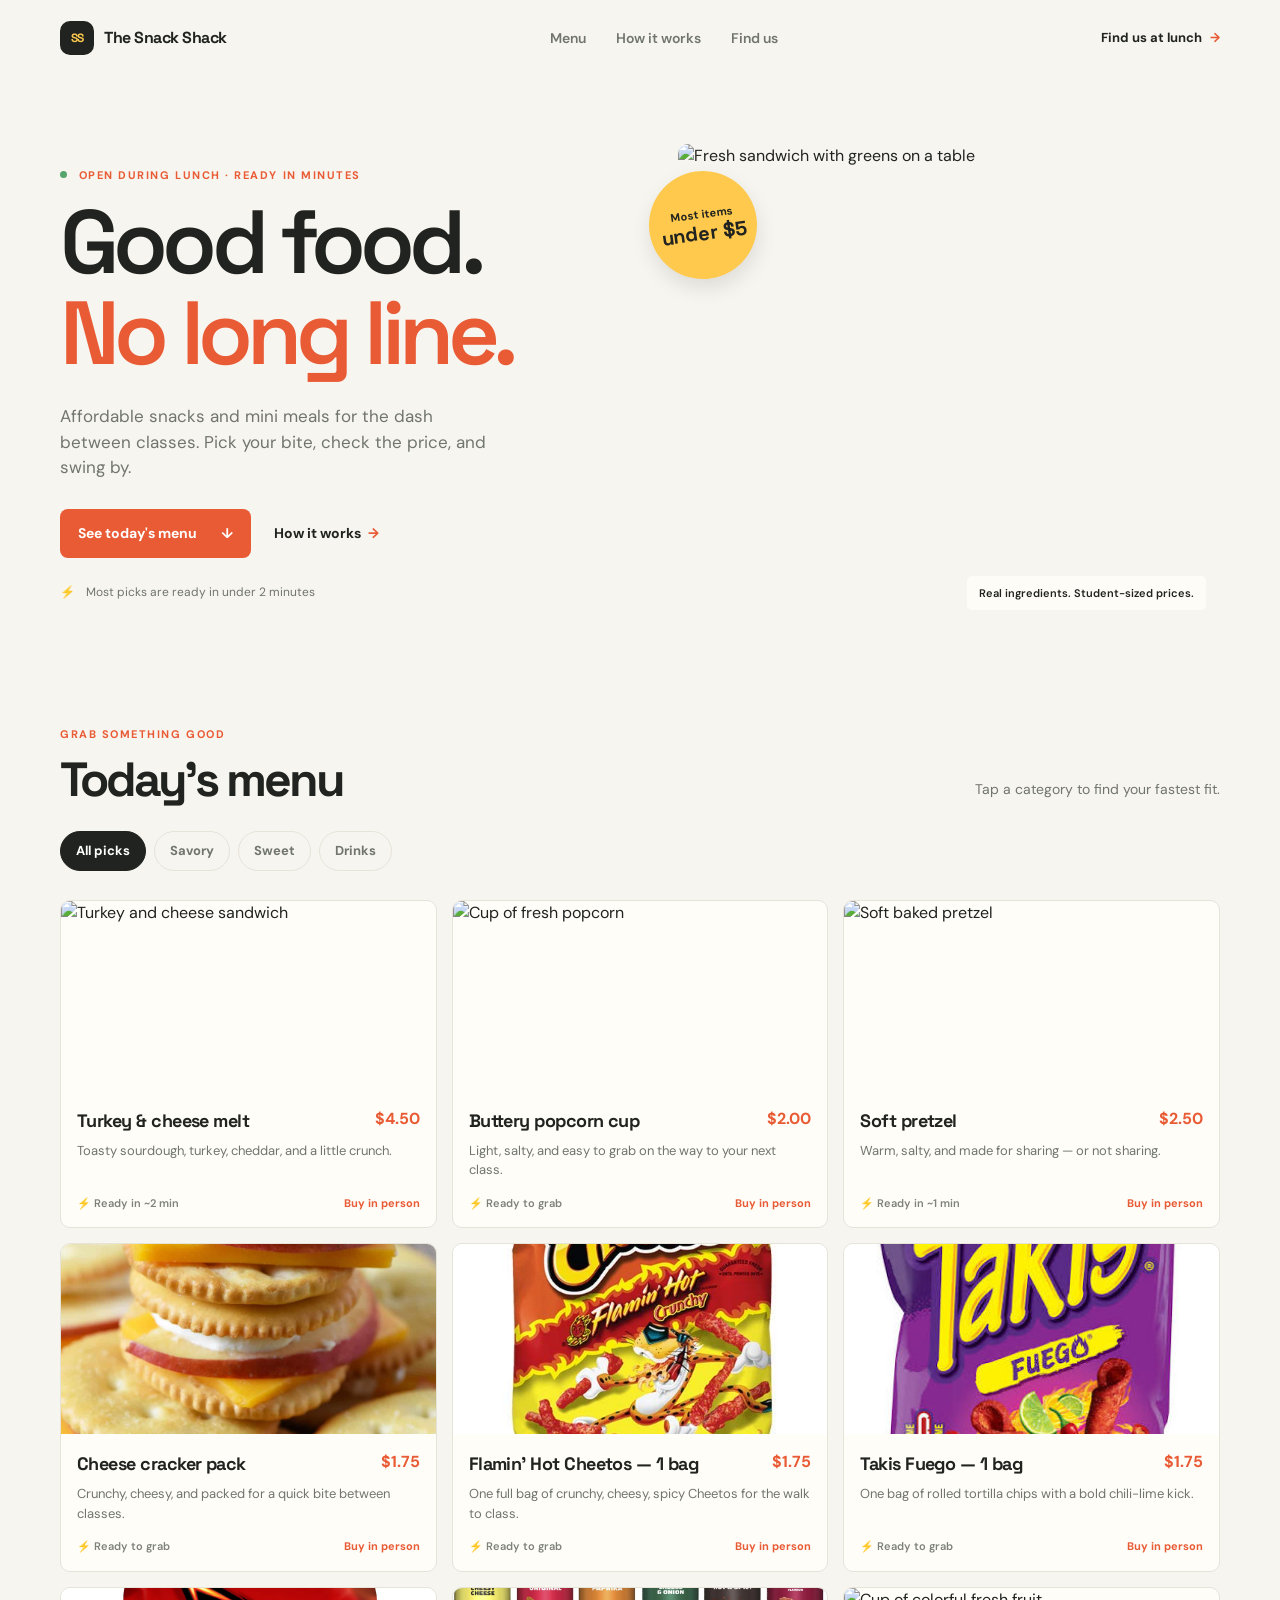
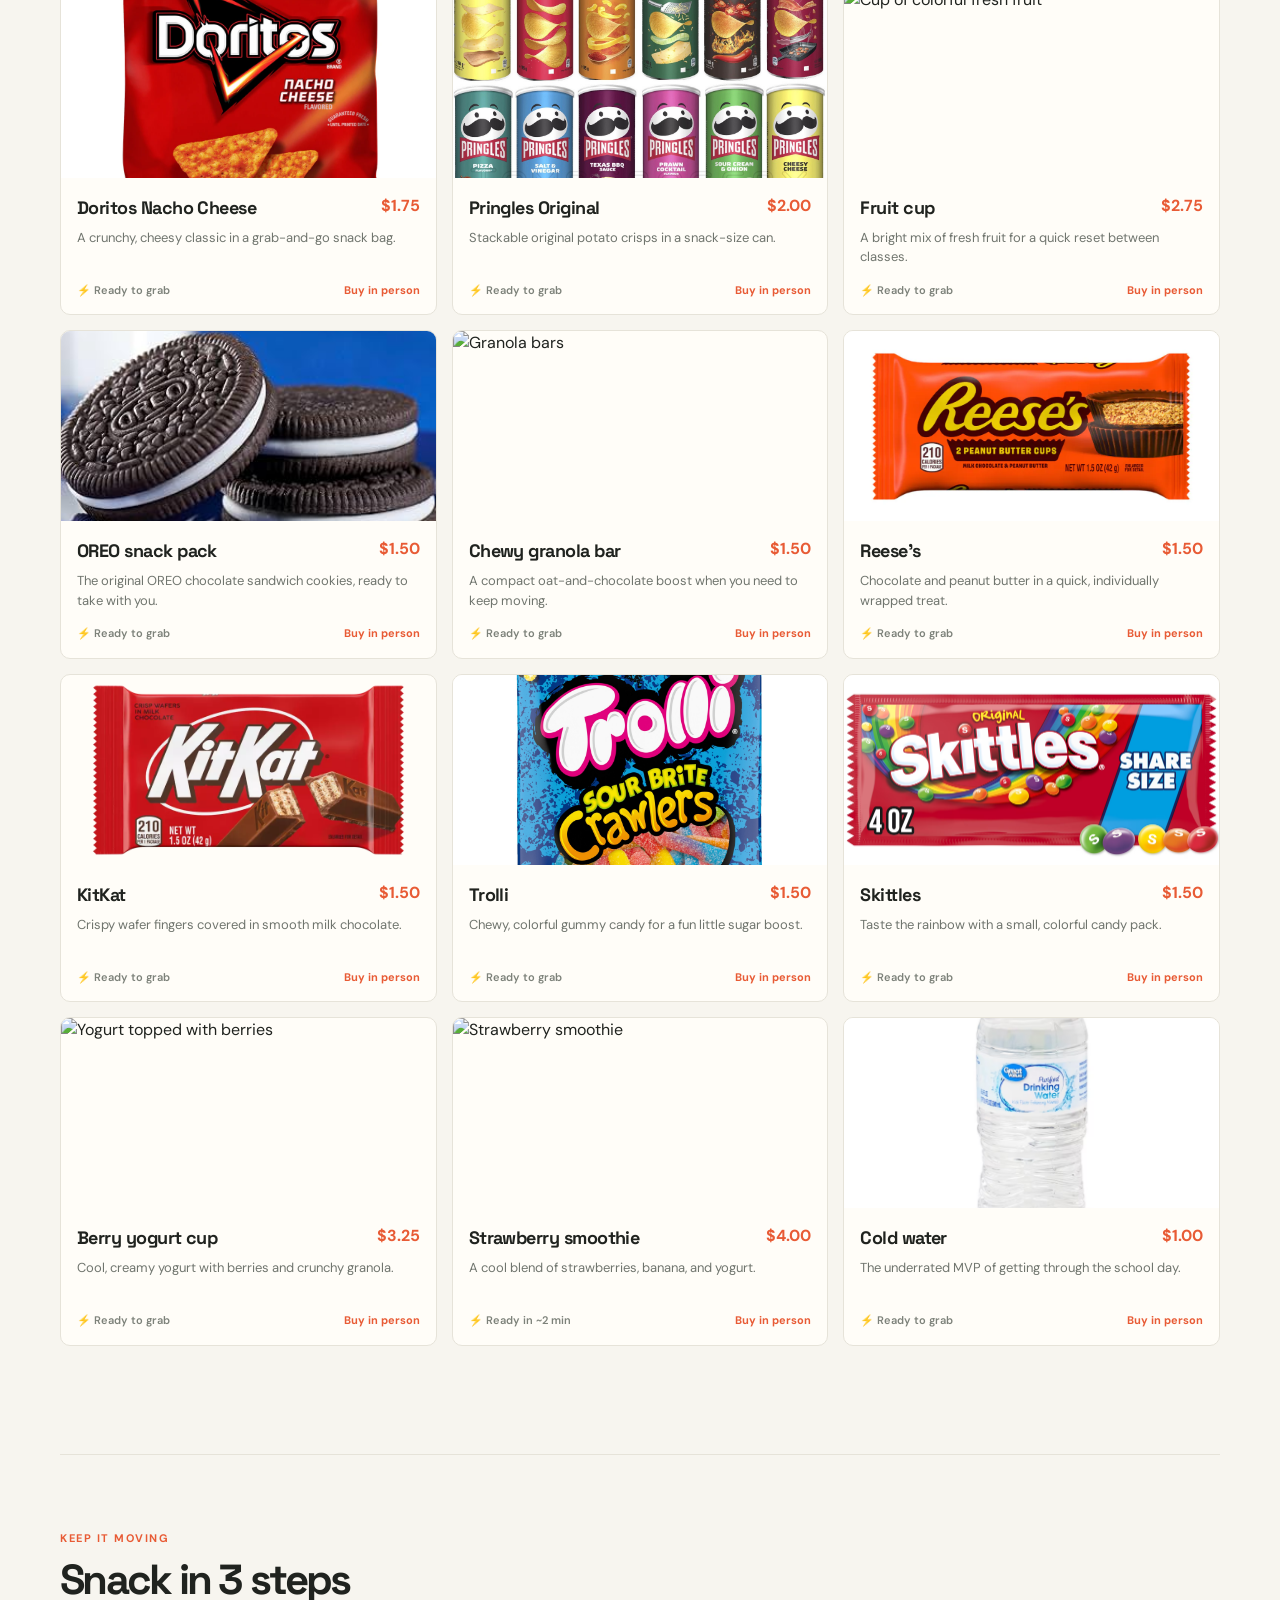
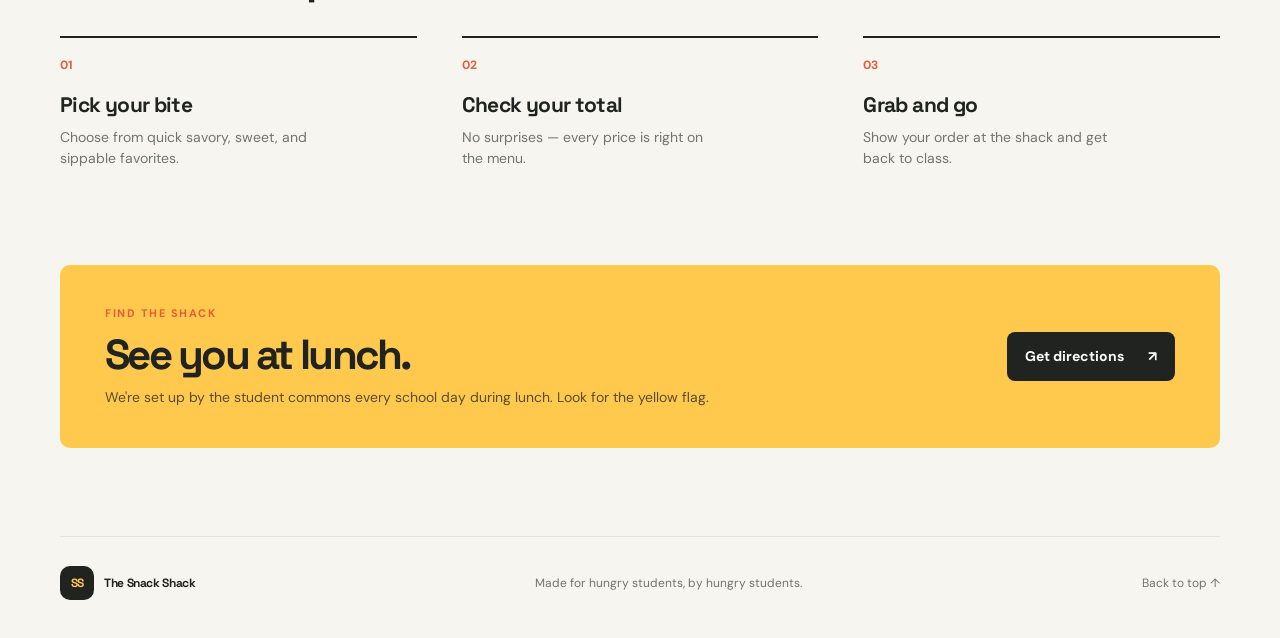
==== index.html @ fd0c2199 "first commit" ====
<!doctype html>
<html lang="en">
<head>
  <meta charset="UTF-8" />
  <meta name="viewport" content="width=device-width, initial-scale=1.0" />
  <meta name="description" content="The Snack Shack — quick, affordable snacks for the school day." />
  <title>The Snack Shack | Quick bites, easy prices</title>
  <link rel="preconnect" href="https://fonts.googleapis.com" />
  <link rel="preconnect" href="https://fonts.gstatic.com" crossorigin />
  <link href="https://fonts.googleapis.com/css2?family=DM+Sans:wght@400;500;600;700&family=Space+Grotesk:wght@500;600;700&display=swap" rel="stylesheet" />
  <link rel="stylesheet" href="styles.css" />
</head>
<body>
  <header class="site-header">
    <a class="brand" href="#top" aria-label="The Snack Shack home">
      <span class="brand-mark">SS</span>
      <span>The Snack Shack</span>
    </a>
    <nav class="main-nav" aria-label="Main navigation">
      <a href="#menu">Menu</a>
      <a href="#how-it-works">How it works</a>
      <a href="#visit">Find us</a>
    </nav>
    <a class="header-cta" href="#visit">Find us at lunch <span aria-hidden="true">→</span></a>
  </header>

  <main id="top">
    <section class="hero section-wrap" aria-labelledby="hero-title">
      <div class="hero-copy">
        <p class="eyebrow"><span class="pulse-dot"></span> Open during lunch · ready in minutes</p>
        <h1 id="hero-title">Good food.<br /><em>No long line.</em></h1>
        <p class="hero-text">Affordable snacks and mini meals for the dash between classes. Pick your bite, check the price, and swing by.</p>
        <div class="hero-actions">
          <a class="button button-primary" href="#menu">See today's menu <span aria-hidden="true">↓</span></a>
          <a class="text-link" href="#how-it-works">How it works <span aria-hidden="true">→</span></a>
        </div>
        <div class="hero-note"><span>⚡</span> Most picks are ready in under 2 minutes</div>
      </div>
      <div class="hero-photo-wrap">
        <img class="hero-photo" src="https://images.unsplash.com/photo-1528735602780-2552fd46c7af?auto=format&fit=crop&w=1100&q=85" alt="Fresh sandwich with greens on a table" />
        <div class="price-sticker"><strong>Most items</strong><span>under $5</span></div>
        <div class="photo-caption">Real ingredients. Student-sized prices.</div>
      </div>
    </section>

    <section class="menu-section section-wrap" id="menu" aria-labelledby="menu-title">
      <div class="section-heading">
        <div>
          <p class="eyebrow">Grab something good</p>
          <h2 id="menu-title">Today's menu</h2>
        </div>
        <p class="section-subtitle">Tap a category to find your fastest fit.</p>
      </div>
      <div class="filters" role="group" aria-label="Filter menu items">
        <button class="filter-button active" type="button" data-filter="all">All picks</button>
        <button class="filter-button" type="button" data-filter="savory">Savory</button>
        <button class="filter-button" type="button" data-filter="sweet">Sweet</button>
        <button class="filter-button" type="button" data-filter="drinks">Drinks</button>
      </div>
      <div class="menu-grid" id="menu-grid"></div>
    </section>

    <section class="how-section section-wrap" id="how-it-works" aria-labelledby="how-title">
      <div class="section-heading compact-heading">
        <div><p class="eyebrow">Keep it moving</p><h2 id="how-title">Snack in 3 steps</h2></div>
      </div>
      <div class="steps-grid">
        <article class="step"><span class="step-number">01</span><h3>Pick your bite</h3><p>Choose from quick savory, sweet, and sippable favorites.</p></article>
        <article class="step"><span class="step-number">02</span><h3>Check your total</h3><p>No surprises — every price is right on the menu.</p></article>
        <article class="step"><span class="step-number">03</span><h3>Grab and go</h3><p>Show your order at the shack and get back to class.</p></article>
      </div>
    </section>

    <section class="visit-section section-wrap" id="visit" aria-labelledby="visit-title">
      <div class="visit-card">
        <div><p class="eyebrow">Find the shack</p><h2 id="visit-title">See you at lunch.</h2><p>We're set up by the student commons every school day during lunch. Look for the yellow flag.</p></div>
        <a class="button button-dark" href="https://www.google.com/maps/search/?api=1&query=The+Snack+Shack" target="_blank" rel="noopener">Get directions <span aria-hidden="true">↗</span></a>
      </div>
    </section>
  </main>

  <footer class="site-footer section-wrap">
    <div class="brand footer-brand"><span class="brand-mark">SS</span><span>The Snack Shack</span></div>
    <p>Made for hungry students, by hungry students.</p>
    <a href="#top">Back to top ↑</a>
  </footer>

  <script src="script.js"></script>
</body>
</html>
---- styles.css ----
:root{--ink:#20231f;--muted:#70756e;--cream:#f7f5ef;--paper:#fffdf8;--yellow:#ffc94d;--orange:#e85b35;--line:#e6e3d9;--green:#365343;--shadow:0 18px 50px rgba(38,39,31,.11)}
*{box-sizing:border-box}html{scroll-behavior:smooth}body{margin:0;background:var(--cream);color:var(--ink);font-family:'DM Sans',sans-serif;line-height:1.5}a{color:inherit;text-decoration:none}button{font:inherit;cursor:pointer}.section-wrap,.site-header{width:min(1160px,calc(100% - 48px));margin-inline:auto}.site-header{height:76px;display:flex;align-items:center;justify-content:space-between;gap:24px}.brand{display:flex;align-items:center;gap:10px;font-family:'Space Grotesk',sans-serif;font-weight:700;letter-spacing:-.03em}.brand-mark{display:grid;place-items:center;width:34px;height:34px;background:var(--ink);color:var(--yellow);border-radius:10px;font-size:12px;letter-spacing:-.05em}.main-nav{display:flex;gap:30px;color:var(--muted);font-size:14px;font-weight:600}.main-nav a:hover,.site-footer a:hover{color:var(--orange)}.bag-button{display:flex;align-items:center;gap:9px;border:1px solid var(--line);background:var(--paper);border-radius:99px;padding:9px 12px 9px 15px;font-weight:700;font-size:13px}.bag-count{display:grid;place-items:center;background:var(--yellow);width:22px;height:22px;border-radius:50%;font-size:12px}.hero{display:grid;grid-template-columns:1fr 1fr;gap:75px;align-items:center;padding:68px 0 102px}.eyebrow{color:var(--orange);text-transform:uppercase;letter-spacing:.14em;font-size:11px;font-weight:700;margin:0 0 13px}.pulse-dot{display:inline-block;width:7px;height:7px;border-radius:50%;background:#57a56d;margin:0 7px 1px 0}.hero h1,h2{font-family:'Space Grotesk',sans-serif;letter-spacing:-.065em;line-height:1.02;margin:0}.hero h1{font-size:clamp(56px,7vw,91px);font-weight:600}.hero h1 em{color:var(--orange);font-style:normal}.hero-text{max-width:430px;color:var(--muted);font-size:17px;margin:25px 0 28px}.hero-actions{display:flex;align-items:center;gap:23px}.button{border:0;border-radius:8px;padding:14px 18px;display:inline-flex;align-items:center;justify-content:center;gap:24px;font-weight:700;font-size:14px}.button-primary{background:var(--orange);color:#fff}.button-primary:hover{background:#c94b29}.button-dark{background:var(--ink);color:#fff}.text-link{font-size:14px;font-weight:700}.text-link span{color:var(--orange);padding-left:4px}.hero-note{font-size:12px;margin-top:25px;color:var(--muted)}.hero-note span{margin-right:8px}.hero-photo-wrap{position:relative}.hero-photo{width:100%;height:480px;object-fit:cover;border-radius:10px;display:block}.price-sticker{position:absolute;left:-29px;top:27px;display:flex;flex-direction:column;justify-content:center;text-align:center;width:108px;height:108px;border-radius:50%;background:var(--yellow);font-size:11px;transform:rotate(-8deg);box-shadow:0 9px 20px rgba(0,0,0,.1)}.price-sticker strong{font-size:11px}.price-sticker span{font-family:'Space Grotesk',sans-serif;font-size:20px;font-weight:700;line-height:1.1}.photo-caption{position:absolute;right:14px;bottom:14px;background:rgba(255,253,248,.92);padding:9px 12px;border-radius:5px;font-size:11px;font-weight:600}.menu-section{padding:0 0 108px}.section-heading{display:flex;align-items:end;justify-content:space-between;gap:20px;margin-bottom:27px}.section-heading h2{font-size:48px}.section-subtitle{color:var(--muted);font-size:14px;margin:0 0 4px}.filters{display:flex;gap:8px;margin-bottom:27px;overflow:auto;padding-bottom:2px}.filter-button{white-space:nowrap;border:1px solid var(--line);background:transparent;border-radius:99px;padding:9px 15px;color:var(--muted);font-size:13px;font-weight:700}.filter-button.active,.filter-button:hover{background:var(--ink);border-color:var(--ink);color:#fff}.menu-grid{display:grid;grid-template-columns:repeat(3,1fr);gap:15px}.menu-card{background:var(--paper);border:1px solid var(--line);border-radius:10px;overflow:hidden;transition:transform .2s,box-shadow .2s}.menu-card:hover{transform:translateY(-3px);box-shadow:var(--shadow)}.menu-card.hidden{display:none}.menu-card-image{height:190px;width:100%;object-fit:cover;display:block}.menu-card-body{padding:16px}.menu-card-top{display:flex;justify-content:space-between;gap:10px}.menu-card h3{font-family:'Space Grotesk',sans-serif;font-size:18px;letter-spacing:-.03em;margin:0}.price{color:var(--orange);font-weight:700;white-space:nowrap}.menu-card p{color:var(--muted);font-size:13px;margin:7px 0 15px;min-height:39px}.card-footer{display:flex;justify-content:space-between;align-items:center}.speed{color:#7d827a;font-size:11px;font-weight:600}.add-button{border:0;background:#f0ede4;color:var(--ink);border-radius:6px;padding:8px 11px;font-size:12px;font-weight:700}.add-button:hover{background:var(--yellow)}.how-section{border-top:1px solid var(--line);padding:75px 0 96px}.compact-heading{margin-bottom:34px}.compact-heading h2{font-size:42px}.steps-grid{display:grid;grid-template-columns:repeat(3,1fr);gap:45px}.step{border-top:2px solid var(--ink);padding-top:14px}.step-number{color:var(--orange);font-size:12px;font-weight:700}.step h3{font-family:'Space Grotesk',sans-serif;letter-spacing:-.03em;font-size:21px;margin:13px 0 6px}.step p{color:var(--muted);font-size:14px;max-width:260px;margin:0}.visit-section{padding-bottom:88px}.visit-card{display:flex;align-items:center;justify-content:space-between;gap:30px;background:var(--yellow);padding:40px 45px;border-radius:10px}.visit-card h2{font-size:42px}.visit-card p:not(.eyebrow){color:#574e31;margin:10px 0 0;font-size:14px}.site-footer{border-top:1px solid var(--line);display:flex;align-items:center;justify-content:space-between;gap:20px;padding:25px 0 34px;color:var(--muted);font-size:12px}.footer-brand{color:var(--ink)}.bag-drawer{position:fixed;inset:0;z-index:10;visibility:hidden}.bag-drawer.open{visibility:visible}.drawer-backdrop{position:absolute;inset:0;background:rgba(26,29,24,.38);opacity:0;transition:opacity .2s}.bag-drawer.open .drawer-backdrop{opacity:1}.drawer-panel{position:absolute;right:0;top:0;height:100%;width:min(430px,100%);background:var(--paper);padding:31px;transform:translateX(100%);transition:transform .25s;display:flex;flex-direction:column}.bag-drawer.open .drawer-panel{transform:translateX(0)}.drawer-header{display:flex;justify-content:space-between;align-items:start}.drawer-header h2{font-size:38px}.close-button{border:0;background:transparent;font-size:31px;line-height:1;color:var(--muted)}.bag-items{flex:1;padding:25px 0;overflow:auto}.empty-bag{text-align:center;color:var(--muted);font-size:14px;margin-top:70px}.bag-line{display:grid;grid-template-columns:1fr auto auto;gap:12px;align-items:center;padding:14px 0;border-bottom:1px solid var(--line);font-size:14px}.bag-line small{color:var(--muted);display:block}.bag-line-price{font-weight:700}.remove-item{border:0;background:transparent;color:var(--orange);font-size:18px}.drawer-total{display:flex;justify-content:space-between;border-top:1px solid var(--line);padding:18px 0;font-size:15px}.drawer-total strong{font-size:20px}.full-button{width:100%;justify-content:space-between}.drawer-message{color:#36845a;font-size:13px;text-align:center;min-height:20px}
@media(max-width:800px){.section-wrap,.site-header{width:min(100% - 32px,600px)}.site-header{height:65px}.main-nav{display:none}.hero{grid-template-columns:1fr;gap:40px;padding:52px 0 78px}.hero h1{font-size:61px}.hero-photo{height:340px}.price-sticker{left:12px;top:-20px}.menu-grid{grid-template-columns:repeat(2,1fr)}.menu-card-image{height:155px}.steps-grid{gap:25px}.visit-card{padding:30px;align-items:start;flex-direction:column}.site-footer{flex-wrap:wrap}.site-footer p{order:3;width:100%;margin:0}}
@media(max-width:500px){.section-heading{display:block}.section-heading h2{font-size:40px}.section-subtitle{margin-top:10px}.hero h1{font-size:54px}.hero-text{font-size:16px}.hero-actions{gap:15px}.button{padding:13px 14px}.menu-grid{grid-template-columns:1fr}.menu-card-image{height:200px}.steps-grid{grid-template-columns:1fr;gap:30px}.how-section{padding:60px 0 70px}.visit-card h2{font-size:36px}.visit-card .button{width:100%}.drawer-panel{padding:25px 20px}}
 .header-cta{font-size:13px;font-weight:700}.header-cta span{color:var(--orange);padding-left:5px}.grab-label{color:var(--orange);font-size:11px;font-weight:700}
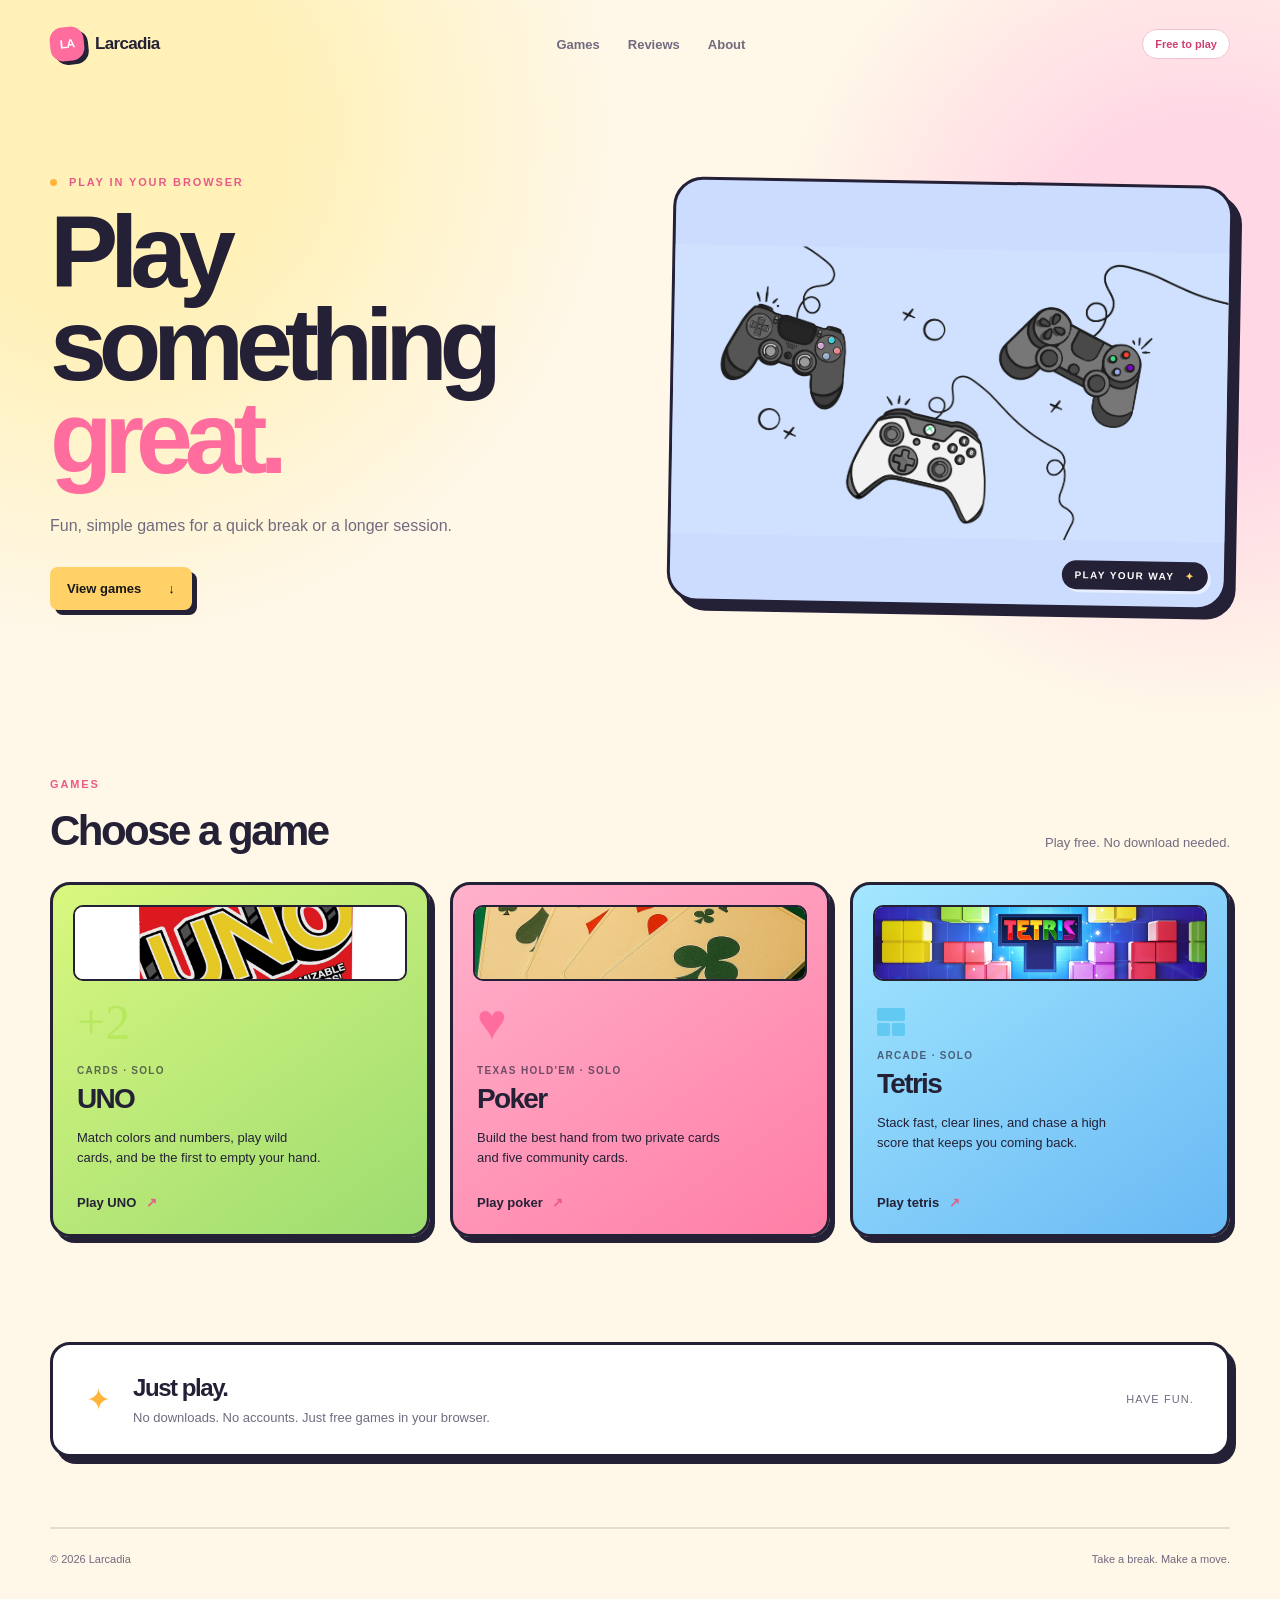
==== commit cf86b1ca: "first commit" ====
--- a/index.html
+++ b/index.html
@@ -1,90 +1,30 @@
 <!doctype html>
 <html lang="en">
 <head>
-  <meta charset="UTF-8" />
-  <meta name="viewport" content="width=device-width, initial-scale=1.0" />
-  <meta name="description" content="The Snack Shack — quick, affordable snacks for the school day." />
-  <title>The Snack Shack | Quick bites, easy prices</title>
-  <link rel="preconnect" href="https://fonts.googleapis.com" />
-  <link rel="preconnect" href="https://fonts.gstatic.com" crossorigin />
-  <link href="https://fonts.googleapis.com/css2?family=DM+Sans:wght@400;500;600;700&family=Space+Grotesk:wght@500;600;700&display=swap" rel="stylesheet" />
-  <link rel="stylesheet" href="styles.css" />
+  <meta charset="UTF-8">
+  <meta name="viewport" content="width=device-width, initial-scale=1.0">
+  <meta name="description" content="Larcadia — three beautifully simple games, ready to play.">
+  <title>Larcadia — Free browser games</title>
+  <link rel="stylesheet" href="styles.css">
 </head>
 <body>
   <header class="site-header">
-    <a class="brand" href="#top" aria-label="The Snack Shack home">
-      <span class="brand-mark">SS</span>
-      <span>The Snack Shack</span>
-    </a>
-    <nav class="main-nav" aria-label="Main navigation">
-      <a href="#menu">Menu</a>
-      <a href="#how-it-works">How it works</a>
-      <a href="#visit">Find us</a>
-    </nav>
-    <a class="header-cta" href="#visit">Find us at lunch <span aria-hidden="true">→</span></a>
+    <a class="logo" href="#top" aria-label="Larcadia home"><span class="logo-mark">LA</span><span>Larcadia</span></a>
+    <nav aria-label="Main navigation"><a href="#games">Games</a><a href="reviews.html">Reviews</a><a href="#about">About</a></nav>
+    <span class="free-pill">Free to play</span>
   </header>
-
   <main id="top">
-    <section class="hero section-wrap" aria-labelledby="hero-title">
-      <div class="hero-copy">
-        <p class="eyebrow"><span class="pulse-dot"></span> Open during lunch · ready in minutes</p>
-        <h1 id="hero-title">Good food.<br /><em>No long line.</em></h1>
-        <p class="hero-text">Affordable snacks and mini meals for the dash between classes. Pick your bite, check the price, and swing by.</p>
-        <div class="hero-actions">
-          <a class="button button-primary" href="#menu">See today's menu <span aria-hidden="true">↓</span></a>
-          <a class="text-link" href="#how-it-works">How it works <span aria-hidden="true">→</span></a>
-        </div>
-        <div class="hero-note"><span>⚡</span> Most picks are ready in under 2 minutes</div>
-      </div>
-      <div class="hero-photo-wrap">
-        <img class="hero-photo" src="https://images.unsplash.com/photo-1528735602780-2552fd46c7af?auto=format&fit=crop&w=1100&q=85" alt="Fresh sandwich with greens on a table" />
-        <div class="price-sticker"><strong>Most items</strong><span>under $5</span></div>
-        <div class="photo-caption">Real ingredients. Student-sized prices.</div>
-      </div>
+    <section class="hub-hero" aria-labelledby="hero-title">
+      <div><p class="kicker"><span class="live-dot"></span> Play in your browser</p><h1 id="hero-title">Play something<br><em>great.</em></h1><p class="hero-lede">Fun, simple games for a quick break or a longer session.</p><a class="button button-bright" href="#games">View games <span aria-hidden="true">↓</span></a></div>
+      <div class="hero-art hero-photo" aria-label="Illustration of three game controllers"><img src="assets/larcadia-hero.png" alt="Illustration of three colorful game controllers"><div class="art-label">PLAY YOUR WAY <span>✦</span></div></div>
     </section>
-
-    <section class="menu-section section-wrap" id="menu" aria-labelledby="menu-title">
-      <div class="section-heading">
-        <div>
-          <p class="eyebrow">Grab something good</p>
-          <h2 id="menu-title">Today's menu</h2>
-        </div>
-        <p class="section-subtitle">Tap a category to find your fastest fit.</p>
-      </div>
-      <div class="filters" role="group" aria-label="Filter menu items">
-        <button class="filter-button active" type="button" data-filter="all">All picks</button>
-        <button class="filter-button" type="button" data-filter="savory">Savory</button>
-        <button class="filter-button" type="button" data-filter="sweet">Sweet</button>
-        <button class="filter-button" type="button" data-filter="drinks">Drinks</button>
-      </div>
-      <div class="menu-grid" id="menu-grid"></div>
-    </section>
-
-    <section class="how-section section-wrap" id="how-it-works" aria-labelledby="how-title">
-      <div class="section-heading compact-heading">
-        <div><p class="eyebrow">Keep it moving</p><h2 id="how-title">Snack in 3 steps</h2></div>
-      </div>
-      <div class="steps-grid">
-        <article class="step"><span class="step-number">01</span><h3>Pick your bite</h3><p>Choose from quick savory, sweet, and sippable favorites.</p></article>
-        <article class="step"><span class="step-number">02</span><h3>Check your total</h3><p>No surprises — every price is right on the menu.</p></article>
-        <article class="step"><span class="step-number">03</span><h3>Grab and go</h3><p>Show your order at the shack and get back to class.</p></article>
-      </div>
-    </section>
-
-    <section class="visit-section section-wrap" id="visit" aria-labelledby="visit-title">
-      <div class="visit-card">
-        <div><p class="eyebrow">Find the shack</p><h2 id="visit-title">See you at lunch.</h2><p>We're set up by the student commons every school day during lunch. Look for the yellow flag.</p></div>
-        <a class="button button-dark" href="https://www.google.com/maps/search/?api=1&query=The+Snack+Shack" target="_blank" rel="noopener">Get directions <span aria-hidden="true">↗</span></a>
-      </div>
-    </section>
+    <section class="games-section" id="games" aria-labelledby="games-title"><div class="section-intro"><div><p class="kicker">Games</p><h2 id="games-title">Choose a game</h2></div><p>Play free. No download needed.</p></div><div class="game-grid">
+      <a class="game-card chess-card" href="uno.html"><img class="game-preview" src="assets/uno-preview.png" alt="UNO card game packaging"><div><div class="card-icon uno-icon">+2</div><p class="card-tag">Cards · Solo</p><h3>UNO</h3><p>Match colors and numbers, play wild cards, and be the first to empty your hand.</p></div><span class="play-link">Play UNO <span>↗</span></span></a>
+      <a class="game-card poker-card" href="poker.html"><img class="game-preview" src="assets/poker-preview.png" alt="Poker cards and chips on a green table"><div><div class="card-icon">♥</div><p class="card-tag">Texas Hold'em · Solo</p><h3>Poker</h3><p>Build the best hand from two private cards and five community cards.</p></div><span class="play-link">Play poker <span>↗</span></span></a>
+      <a class="game-card tetris-card" href="tetris.html"><img class="game-preview" src="assets/tetris-preview.png" alt="Colorful Tetris blocks"><div><div class="card-icon tetris-icon"><i></i><i></i><i></i><i></i></div><p class="card-tag">Arcade · Solo</p><h3>Tetris</h3><p>Stack fast, clear lines, and chase a high score that keeps you coming back.</p></div><span class="play-link">Play tetris <span>↗</span></span></a>
+    </div></section>
+    <section class="about-strip" id="about" aria-labelledby="about-title"><span class="about-symbol">✦</span><div><h2 id="about-title">Just play.</h2><p>No downloads. No accounts. Just free games in your browser.</p></div><span class="about-note">Have fun.</span></section>
   </main>
-
-  <footer class="site-footer section-wrap">
-    <div class="brand footer-brand"><span class="brand-mark">SS</span><span>The Snack Shack</span></div>
-    <p>Made for hungry students, by hungry students.</p>
-    <a href="#top">Back to top ↑</a>
-  </footer>
-
-  <script src="script.js"></script>
+  <footer class="site-footer"><span>© 2026 Larcadia</span><span>Take a break. Make a move.</span></footer>
 </body>
 </html>
--- a/styles.css
+++ b/styles.css
@@ -1,5 +1,7 @@
-:root{--ink:#20231f;--muted:#70756e;--cream:#f7f5ef;--paper:#fffdf8;--yellow:#ffc94d;--orange:#e85b35;--line:#e6e3d9;--green:#365343;--shadow:0 18px 50px rgba(38,39,31,.11)}
-*{box-sizing:border-box}html{scroll-behavior:smooth}body{margin:0;background:var(--cream);color:var(--ink);font-family:'DM Sans',sans-serif;line-height:1.5}a{color:inherit;text-decoration:none}button{font:inherit;cursor:pointer}.section-wrap,.site-header{width:min(1160px,calc(100% - 48px));margin-inline:auto}.site-header{height:76px;display:flex;align-items:center;justify-content:space-between;gap:24px}.brand{display:flex;align-items:center;gap:10px;font-family:'Space Grotesk',sans-serif;font-weight:700;letter-spacing:-.03em}.brand-mark{display:grid;place-items:center;width:34px;height:34px;background:var(--ink);color:var(--yellow);border-radius:10px;font-size:12px;letter-spacing:-.05em}.main-nav{display:flex;gap:30px;color:var(--muted);font-size:14px;font-weight:600}.main-nav a:hover,.site-footer a:hover{color:var(--orange)}.bag-button{display:flex;align-items:center;gap:9px;border:1px solid var(--line);background:var(--paper);border-radius:99px;padding:9px 12px 9px 15px;font-weight:700;font-size:13px}.bag-count{display:grid;place-items:center;background:var(--yellow);width:22px;height:22px;border-radius:50%;font-size:12px}.hero{display:grid;grid-template-columns:1fr 1fr;gap:75px;align-items:center;padding:68px 0 102px}.eyebrow{color:var(--orange);text-transform:uppercase;letter-spacing:.14em;font-size:11px;font-weight:700;margin:0 0 13px}.pulse-dot{display:inline-block;width:7px;height:7px;border-radius:50%;background:#57a56d;margin:0 7px 1px 0}.hero h1,h2{font-family:'Space Grotesk',sans-serif;letter-spacing:-.065em;line-height:1.02;margin:0}.hero h1{font-size:clamp(56px,7vw,91px);font-weight:600}.hero h1 em{color:var(--orange);font-style:normal}.hero-text{max-width:430px;color:var(--muted);font-size:17px;margin:25px 0 28px}.hero-actions{display:flex;align-items:center;gap:23px}.button{border:0;border-radius:8px;padding:14px 18px;display:inline-flex;align-items:center;justify-content:center;gap:24px;font-weight:700;font-size:14px}.button-primary{background:var(--orange);color:#fff}.button-primary:hover{background:#c94b29}.button-dark{background:var(--ink);color:#fff}.text-link{font-size:14px;font-weight:700}.text-link span{color:var(--orange);padding-left:4px}.hero-note{font-size:12px;margin-top:25px;color:var(--muted)}.hero-note span{margin-right:8px}.hero-photo-wrap{position:relative}.hero-photo{width:100%;height:480px;object-fit:cover;border-radius:10px;display:block}.price-sticker{position:absolute;left:-29px;top:27px;display:flex;flex-direction:column;justify-content:center;text-align:center;width:108px;height:108px;border-radius:50%;background:var(--yellow);font-size:11px;transform:rotate(-8deg);box-shadow:0 9px 20px rgba(0,0,0,.1)}.price-sticker strong{font-size:11px}.price-sticker span{font-family:'Space Grotesk',sans-serif;font-size:20px;font-weight:700;line-height:1.1}.photo-caption{position:absolute;right:14px;bottom:14px;background:rgba(255,253,248,.92);padding:9px 12px;border-radius:5px;font-size:11px;font-weight:600}.menu-section{padding:0 0 108px}.section-heading{display:flex;align-items:end;justify-content:space-between;gap:20px;margin-bottom:27px}.section-heading h2{font-size:48px}.section-subtitle{color:var(--muted);font-size:14px;margin:0 0 4px}.filters{display:flex;gap:8px;margin-bottom:27px;overflow:auto;padding-bottom:2px}.filter-button{white-space:nowrap;border:1px solid var(--line);background:transparent;border-radius:99px;padding:9px 15px;color:var(--muted);font-size:13px;font-weight:700}.filter-button.active,.filter-button:hover{background:var(--ink);border-color:var(--ink);color:#fff}.menu-grid{display:grid;grid-template-columns:repeat(3,1fr);gap:15px}.menu-card{background:var(--paper);border:1px solid var(--line);border-radius:10px;overflow:hidden;transition:transform .2s,box-shadow .2s}.menu-card:hover{transform:translateY(-3px);box-shadow:var(--shadow)}.menu-card.hidden{display:none}.menu-card-image{height:190px;width:100%;object-fit:cover;display:block}.menu-card-body{padding:16px}.menu-card-top{display:flex;justify-content:space-between;gap:10px}.menu-card h3{font-family:'Space Grotesk',sans-serif;font-size:18px;letter-spacing:-.03em;margin:0}.price{color:var(--orange);font-weight:700;white-space:nowrap}.menu-card p{color:var(--muted);font-size:13px;margin:7px 0 15px;min-height:39px}.card-footer{display:flex;justify-content:space-between;align-items:center}.speed{color:#7d827a;font-size:11px;font-weight:600}.add-button{border:0;background:#f0ede4;color:var(--ink);border-radius:6px;padding:8px 11px;font-size:12px;font-weight:700}.add-button:hover{background:var(--yellow)}.how-section{border-top:1px solid var(--line);padding:75px 0 96px}.compact-heading{margin-bottom:34px}.compact-heading h2{font-size:42px}.steps-grid{display:grid;grid-template-columns:repeat(3,1fr);gap:45px}.step{border-top:2px solid var(--ink);padding-top:14px}.step-number{color:var(--orange);font-size:12px;font-weight:700}.step h3{font-family:'Space Grotesk',sans-serif;letter-spacing:-.03em;font-size:21px;margin:13px 0 6px}.step p{color:var(--muted);font-size:14px;max-width:260px;margin:0}.visit-section{padding-bottom:88px}.visit-card{display:flex;align-items:center;justify-content:space-between;gap:30px;background:var(--yellow);padding:40px 45px;border-radius:10px}.visit-card h2{font-size:42px}.visit-card p:not(.eyebrow){color:#574e31;margin:10px 0 0;font-size:14px}.site-footer{border-top:1px solid var(--line);display:flex;align-items:center;justify-content:space-between;gap:20px;padding:25px 0 34px;color:var(--muted);font-size:12px}.footer-brand{color:var(--ink)}.bag-drawer{position:fixed;inset:0;z-index:10;visibility:hidden}.bag-drawer.open{visibility:visible}.drawer-backdrop{position:absolute;inset:0;background:rgba(26,29,24,.38);opacity:0;transition:opacity .2s}.bag-drawer.open .drawer-backdrop{opacity:1}.drawer-panel{position:absolute;right:0;top:0;height:100%;width:min(430px,100%);background:var(--paper);padding:31px;transform:translateX(100%);transition:transform .25s;display:flex;flex-direction:column}.bag-drawer.open .drawer-panel{transform:translateX(0)}.drawer-header{display:flex;justify-content:space-between;align-items:start}.drawer-header h2{font-size:38px}.close-button{border:0;background:transparent;font-size:31px;line-height:1;color:var(--muted)}.bag-items{flex:1;padding:25px 0;overflow:auto}.empty-bag{text-align:center;color:var(--muted);font-size:14px;margin-top:70px}.bag-line{display:grid;grid-template-columns:1fr auto auto;gap:12px;align-items:center;padding:14px 0;border-bottom:1px solid var(--line);font-size:14px}.bag-line small{color:var(--muted);display:block}.bag-line-price{font-weight:700}.remove-item{border:0;background:transparent;color:var(--orange);font-size:18px}.drawer-total{display:flex;justify-content:space-between;border-top:1px solid var(--line);padding:18px 0;font-size:15px}.drawer-total strong{font-size:20px}.full-button{width:100%;justify-content:space-between}.drawer-message{color:#36845a;font-size:13px;text-align:center;min-height:20px}
-@media(max-width:800px){.section-wrap,.site-header{width:min(100% - 32px,600px)}.site-header{height:65px}.main-nav{display:none}.hero{grid-template-columns:1fr;gap:40px;padding:52px 0 78px}.hero h1{font-size:61px}.hero-photo{height:340px}.price-sticker{left:12px;top:-20px}.menu-grid{grid-template-columns:repeat(2,1fr)}.menu-card-image{height:155px}.steps-grid{gap:25px}.visit-card{padding:30px;align-items:start;flex-direction:column}.site-footer{flex-wrap:wrap}.site-footer p{order:3;width:100%;margin:0}}
-@media(max-width:500px){.section-heading{display:block}.section-heading h2{font-size:40px}.section-subtitle{margin-top:10px}.hero h1{font-size:54px}.hero-text{font-size:16px}.hero-actions{gap:15px}.button{padding:13px 14px}.menu-grid{grid-template-columns:1fr}.menu-card-image{height:200px}.steps-grid{grid-template-columns:1fr;gap:30px}.how-section{padding:60px 0 70px}.visit-card h2{font-size:36px}.visit-card .button{width:100%}.drawer-panel{padding:25px 20px}}
- .header-cta{font-size:13px;font-weight:700}.header-cta span{color:var(--orange);padding-left:5px}.grab-label{color:var(--orange);font-size:11px;font-weight:700}
+:root{--ink:#f5f2e9;--muted:#9da0a7;--bg:#111318;--line:#2b2e38;--lime:#d5f36c;--pink:#ff6b9d;--blue:#72c8ff}*{box-sizing:border-box}html{scroll-behavior:smooth}body{margin:0;background:var(--bg);color:var(--ink);font-family:Arial,Helvetica,sans-serif}a{color:inherit;text-decoration:none}.site-header,.hub-hero,.games-section,.about-strip,.site-footer{width:min(1180px,calc(100% - 48px));margin:auto}.site-header{height:78px;display:flex;align-items:center;justify-content:space-between;gap:24px}.logo{display:flex;align-items:center;gap:11px;font-weight:800;letter-spacing:-.04em}.logo-mark{display:grid;place-items:center;width:34px;height:34px;border-radius:10px;background:var(--lime);color:#111318;font-size:12px;font-weight:900}.site-header nav{display:flex;gap:28px;color:var(--muted);font-size:13px;font-weight:700}.site-header nav a:hover{color:var(--ink)}.free-pill{border:1px solid var(--line);border-radius:99px;padding:8px 12px;color:var(--lime);font-size:11px;font-weight:700}.hub-hero{min-height:610px;display:grid;grid-template-columns:1fr 1fr;align-items:center;gap:60px}.kicker{text-transform:uppercase;letter-spacing:.17em;color:var(--lime);font-size:11px;font-weight:800;margin:0 0 17px}.live-dot{display:inline-block;width:7px;height:7px;background:var(--lime);border-radius:50%;margin-right:7px}.hub-hero h1{font-size:clamp(58px,8vw,105px);line-height:.91;letter-spacing:-.08em;margin:0;font-weight:800}.hub-hero h1 em{font-style:normal;color:var(--pink)}.hero-lede{max-width:445px;color:var(--muted);line-height:1.7;font-size:16px;margin:28px 0}.button{display:inline-flex;align-items:center;justify-content:space-between;gap:27px;border:0;border-radius:8px;padding:14px 17px;font-size:13px;font-weight:800}.button-bright{background:var(--lime);color:#15171a}.button-bright:hover{background:#e4ff8b}.hero-art{height:425px;position:relative;overflow:hidden;border:1px solid var(--line);border-radius:20px;background:radial-gradient(circle at 50% 50%,#303545 0,#171a21 55%,#111318 100%)}.orbit{position:absolute;border:1px solid #3d4352;border-radius:50%;left:50%;top:50%;transform:translate(-50%,-50%) rotate(-17deg)}.orbit-one{width:410px;height:170px}.orbit-two{width:270px;height:410px;transform:translate(-50%,-50%) rotate(35deg)}.art-tile{position:absolute;display:grid;place-items:center;width:92px;height:116px;background:#faf8ed;color:#181a20;border-radius:10px;box-shadow:10px 15px 25px #0006;font-size:62px;font-family:Georgia;transform:rotate(-12deg)}.tile-chess{left:18%;top:28%;background:var(--lime)}.tile-poker{right:17%;top:17%;color:#e64272;transform:rotate(13deg)}.tile-tetris{left:40%;bottom:14%;background:var(--blue);transform:rotate(7deg);display:grid;grid-template-columns:repeat(2,22px);grid-template-rows:repeat(2,22px);gap:2px;padding:18px}.tile-tetris i,.tetris-icon i{background:#172532;border-radius:2px}.tile-tetris i:nth-child(1){grid-column:1/3}.art-label{position:absolute;right:18px;bottom:17px;color:var(--muted);font-size:10px;letter-spacing:.14em;font-weight:800}.art-label span{color:var(--lime);margin-left:7px}.games-section{padding:80px 0 105px}.section-intro{display:flex;align-items:end;justify-content:space-between;margin-bottom:27px;gap:20px}.section-intro h2,.about-strip h2{font-size:42px;letter-spacing:-.06em;margin:0}.section-intro>p{color:var(--muted);font-size:13px;margin:0 0 5px}.game-grid{display:grid;grid-template-columns:repeat(3,1fr);gap:15px}.game-card{min-height:280px;padding:24px;border-radius:13px;border:1px solid var(--line);display:flex;flex-direction:column;justify-content:space-between;transition:transform .2s,border-color .2s,box-shadow .2s}.game-card:hover{transform:translateY(-6px);border-color:#777d8b;box-shadow:0 18px 40px #0003}.chess-card{background:linear-gradient(135deg,#242a26,#1a1f1d)}.poker-card{background:linear-gradient(135deg,#272027,#1d1b25)}.tetris-card{background:linear-gradient(135deg,#1d2733,#1a1f29)}.card-icon{font-family:Georgia;font-size:50px;margin-bottom:28px}.chess-card .card-icon{color:var(--lime)}.poker-card .card-icon{color:var(--pink)}.tetris-card .card-icon{color:var(--blue);font-family:Arial}.tetris-icon{display:grid;grid-template-columns:repeat(2,13px);grid-template-rows:repeat(2,13px);gap:2px;width:28px;height:28px}.tetris-icon i{background:var(--blue)}.tetris-icon i:nth-child(1){grid-column:1/3}.card-tag{color:var(--muted);font-size:10px;font-weight:800;letter-spacing:.13em;text-transform:uppercase;margin:0 0 7px}.game-card h3{font-size:28px;letter-spacing:-.06em;margin:0}.game-card p:not(.card-tag){color:var(--muted);font-size:13px;line-height:1.55;max-width:245px}.play-link{display:inline-block;font-size:13px;font-weight:800;margin-top:14px}.play-link span{color:var(--lime);margin-left:6px}.about-strip{border:1px solid var(--line);border-radius:13px;padding:29px 33px;display:flex;align-items:center;gap:22px;margin-bottom:70px}.about-symbol{font-size:30px;color:var(--lime)}.about-strip h2{font-size:24px}.about-strip p{color:var(--muted);font-size:13px;margin:8px 0 0}.about-note{margin-left:auto;color:var(--muted);font-size:11px;line-height:1.7;text-align:right;text-transform:uppercase;letter-spacing:.1em}.site-footer{padding:24px 0 34px;border-top:1px solid var(--line);display:flex;justify-content:space-between;color:var(--muted);font-size:11px}@media(max-width:800px){.site-header,.hub-hero,.games-section,.about-strip,.site-footer{width:min(100% - 32px,600px)}.site-header nav{display:none}.hub-hero{grid-template-columns:1fr;min-height:0;padding:65px 0 85px;gap:48px}.hero-art{height:310px}.game-grid{grid-template-columns:1fr}.section-intro{display:block}.section-intro>p{margin-top:10px}.about-strip{align-items:start;flex-wrap:wrap}.about-note{margin-left:52px}}@media(max-width:500px){.site-header{height:65px}.free-pill{font-size:10px}.hub-hero h1{font-size:58px}.hero-art{height:285px}.art-tile{width:74px;height:94px;font-size:50px}.tile-tetris{grid-template-columns:repeat(2,18px);grid-template-rows:repeat(2,18px);padding:15px}.section-intro h2{font-size:36px}.site-footer{gap:8px;flex-direction:column;align-items:flex-start}}
+.tile-uno{left:18%;top:28%;background:var(--lime);font-family:Arial;font-size:42px;font-weight:900}
+:root{--preview-height:76px}.game-preview{width:100%;height:var(--preview-height);display:block;object-fit:cover;border-radius:10px;margin:-4px -4px 12px;width:calc(100% + 8px);border:2px solid #242036}.game-card .card-icon{margin-bottom:14px}.game-card{overflow:hidden}.game-card>div:not(.card-icon){position:relative}.chess-card .game-preview{object-position:center 42%}.poker-card .game-preview{object-position:center 53%}.tetris-card .game-preview{object-position:center 50%}@media(max-width:800px){:root{--preview-height:92px}}
+.hero-photo{padding:0;background:#cbdcff;overflow:hidden;display:flex;align-items:center;justify-content:center}.hero-photo img{width:100%;height:100%;display:block;object-fit:contain;object-position:center}.hero-photo .art-label{background:#242036;color:#fff;border-radius:999px;padding:9px 13px;right:16px;bottom:16px;box-shadow:3px 3px 0 #fff8}.hero-photo .art-label span{color:var(--yellow)}
+.hero-art.hero-photo{background:#cbdcff}
+.active-nav{color:#e95b87!important}.reviews-page main{width:min(1180px,calc(100% - 48px));margin:auto}.reviews-hero{padding:90px 0 58px;max-width:650px}.reviews-hero h1{font-size:clamp(58px,8vw,100px);line-height:.9;letter-spacing:-.08em;margin:0}.reviews-hero h1 em{font-style:normal;color:#e95b87}.reviews-hero>p:not(.kicker){color:var(--muted);font-size:17px;line-height:1.6;margin:25px 0}.rating-summary{display:flex;align-items:center;gap:14px;color:var(--muted);font-size:13px}.rating-summary strong,.stars{color:#e9a900;letter-spacing:.12em;font-size:18px}.reviews-grid{display:grid;grid-template-columns:repeat(3,1fr);gap:18px;padding-bottom:100px}.review-card{min-height:250px;padding:25px;border:3px solid #242036;border-radius:20px;box-shadow:5px 6px 0 #242036;display:flex;flex-direction:column;justify-content:space-between;transition:transform .18s,box-shadow .18s}.review-card:hover{transform:translateY(-6px) rotate(-1deg);box-shadow:8px 11px 0 #242036}.review-card p{font-size:18px;line-height:1.45;letter-spacing:-.02em;margin:22px 0}.review-card footer{display:flex;flex-direction:column;gap:4px;font-size:12px}.review-card footer span{opacity:.62}.review-pink{background:#ffb1cb}.review-blue{background:#a3e7ff}.review-green{background:#d9f77f}.review-yellow{background:#ffe29a}.review-lilac{background:#d8c5ff}.review-orange{background:#ffc68e}@media(max-width:800px){.reviews-page main{width:min(100% - 32px,600px)}.reviews-hero{padding:65px 0 48px}.reviews-grid{grid-template-columns:1fr;padding-bottom:70px}.review-card{min-height:220px}}
+:root{--ink:#242036;--muted:#716b7f;--bg:#fff7e8;--line:#eadbcf;--lime:#b7e85f;--pink:#ff6d9e;--blue:#62c9f3;--yellow:#ffd166}body{background:radial-gradient(circle at 8% 8%,#fff1b8 0 10%,transparent 27%),radial-gradient(circle at 94% 18%,#ffd7e5 0 9%,transparent 24%),var(--bg)}.site-header{height:88px}.logo{font-size:17px}.logo-mark{border-radius:13px;background:var(--pink);color:#fff;transform:rotate(-6deg);box-shadow:4px 4px 0 #242036}.free-pill{background:#fff;border-color:#f2c2d3;color:#cf3d71}.kicker{color:#e95b87}.live-dot{background:#ffb43b}.button-bright{background:var(--yellow);box-shadow:5px 5px 0 #242036;transition:transform .18s,box-shadow .18s}.button-bright:hover{background:#ffe08c;transform:translate(-2px,-2px);box-shadow:7px 7px 0 #242036}.hero-art{border:3px solid #242036;border-radius:30px;background:radial-gradient(circle at 50% 45%,#fff5bf 0 7%,#ffcf77 8% 20%,#ff8db0 44%,#8d6be8 100%);box-shadow:9px 9px 0 #242036;transform:rotate(1deg)}.orbit{border-color:#ffffff88;border-width:2px}.art-tile{border:3px solid #242036;border-radius:16px;box-shadow:7px 8px 0 #242036}.tile-uno{background:var(--yellow);color:#242036}.tile-poker{background:#fff;color:#e95b87}.tile-tetris{background:var(--blue)}.art-label{color:#fff}.game-grid{gap:20px}.game-card{border:3px solid #242036;border-radius:20px;min-height:300px;box-shadow:5px 6px 0 #242036}.game-card:hover{transform:translateY(-9px) rotate(-1deg);border-color:#242036;box-shadow:8px 12px 0 #242036}.chess-card{background:linear-gradient(145deg,#d9f77f,#9ddc71)}.poker-card{background:linear-gradient(145deg,#ffb1cb,#ff7ea6)}.tetris-card{background:linear-gradient(145deg,#a3e7ff,#69b9f4)}.game-card h3,.game-card p:not(.card-tag),.card-tag{color:#242036}.card-tag{opacity:.65}.play-link span{color:#e95b87}.about-strip{border:3px solid #242036;border-radius:20px;background:#fff;box-shadow:6px 7px 0 #242036}.about-symbol{color:#ffb43b}.site-footer{border-top:2px solid #eadbcf}
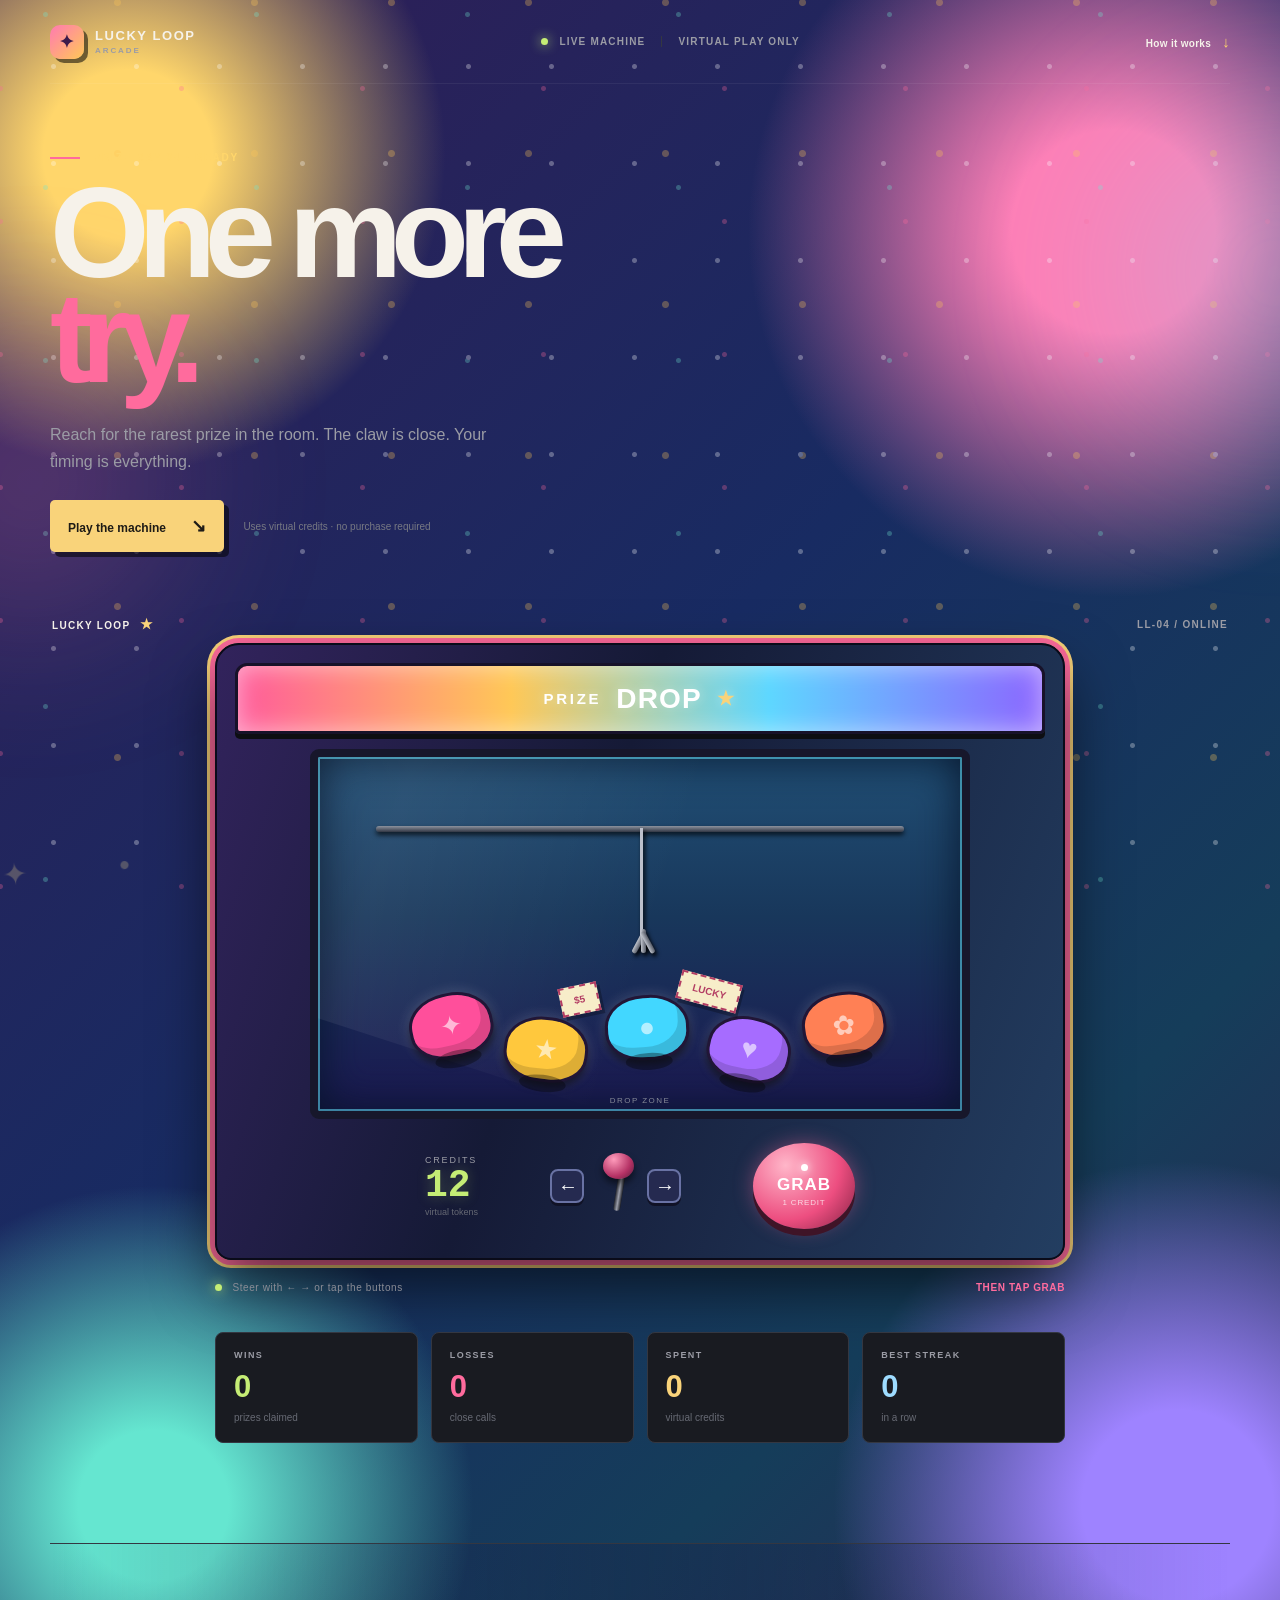
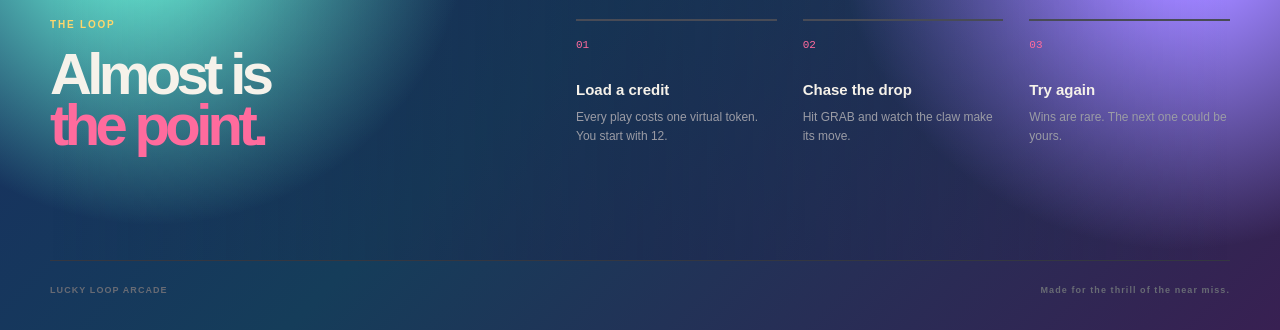
==== commit 91879a06: "first commit" ====
--- a/index.html
+++ b/index.html
@@ -3,28 +3,23 @@
 <head>
   <meta charset="UTF-8">
   <meta name="viewport" content="width=device-width, initial-scale=1.0">
-  <meta name="description" content="Larcadia — three beautifully simple games, ready to play.">
-  <title>Larcadia — Free browser games</title>
+  <meta name="description" content="Lucky Loop — a virtual claw-machine arcade game.">
+  <title>Lucky Loop Arcade</title>
   <link rel="stylesheet" href="styles.css">
 </head>
 <body>
+  <div class="ambient ambient-one"></div><div class="ambient ambient-two"></div>
   <header class="site-header">
-    <a class="logo" href="#top" aria-label="Larcadia home"><span class="logo-mark">LA</span><span>Larcadia</span></a>
-    <nav aria-label="Main navigation"><a href="#games">Games</a><a href="reviews.html">Reviews</a><a href="#about">About</a></nav>
-    <span class="free-pill">Free to play</span>
+    <a class="brand" href="#top"><span class="brand-mark">✦</span><span>LUCKY LOOP <small>ARCADE</small></span></a>
+    <div class="header-status"><span class="status-dot"></span> LIVE MACHINE <span class="divider"></span> VIRTUAL PLAY ONLY</div>
+    <a class="header-link" href="#how-it-works">How it works <span>↓</span></a>
   </header>
-  <main id="top">
-    <section class="hub-hero" aria-labelledby="hero-title">
-      <div><p class="kicker"><span class="live-dot"></span> Play in your browser</p><h1 id="hero-title">Play something<br><em>great.</em></h1><p class="hero-lede">Fun, simple games for a quick break or a longer session.</p><a class="button button-bright" href="#games">View games <span aria-hidden="true">↓</span></a></div>
-      <div class="hero-art hero-photo" aria-label="Illustration of three game controllers"><img src="assets/larcadia-hero.png" alt="Illustration of three colorful game controllers"><div class="art-label">PLAY YOUR WAY <span>✦</span></div></div>
-    </section>
-    <section class="games-section" id="games" aria-labelledby="games-title"><div class="section-intro"><div><p class="kicker">Games</p><h2 id="games-title">Choose a game</h2></div><p>Play free. No download needed.</p></div><div class="game-grid">
-      <a class="game-card chess-card" href="uno.html"><img class="game-preview" src="assets/uno-preview.png" alt="UNO card game packaging"><div><div class="card-icon uno-icon">+2</div><p class="card-tag">Cards · Solo</p><h3>UNO</h3><p>Match colors and numbers, play wild cards, and be the first to empty your hand.</p></div><span class="play-link">Play UNO <span>↗</span></span></a>
-      <a class="game-card poker-card" href="poker.html"><img class="game-preview" src="assets/poker-preview.png" alt="Poker cards and chips on a green table"><div><div class="card-icon">♥</div><p class="card-tag">Texas Hold'em · Solo</p><h3>Poker</h3><p>Build the best hand from two private cards and five community cards.</p></div><span class="play-link">Play poker <span>↗</span></span></a>
-      <a class="game-card tetris-card" href="tetris.html"><img class="game-preview" src="assets/tetris-preview.png" alt="Colorful Tetris blocks"><div><div class="card-icon tetris-icon"><i></i><i></i><i></i><i></i></div><p class="card-tag">Arcade · Solo</p><h3>Tetris</h3><p>Stack fast, clear lines, and chase a high score that keeps you coming back.</p></div><span class="play-link">Play tetris <span>↗</span></span></a>
-    </div></section>
-    <section class="about-strip" id="about" aria-labelledby="about-title"><span class="about-symbol">✦</span><div><h2 id="about-title">Just play.</h2><p>No downloads. No accounts. Just free games in your browser.</p></div><span class="about-note">Have fun.</span></section>
+  <main id="top" class="page-shell">
+    <section class="hero-copy"><p class="eyebrow"><span class="eyebrow-line"></span> PRIZE BAY 04 · READY</p><h1>One more<br><em>try.</em></h1><p class="intro">Reach for the rarest prize in the room. The claw is close. Your timing is everything.</p><div class="hero-actions"><a class="primary-button" href="#machine">Play the machine <span>↘</span></a><span class="microcopy">Uses virtual credits · no purchase required</span></div></section>
+    <section class="machine-wrap" id="machine" aria-labelledby="machine-title"><div class="machine-topbar"><span class="machine-name" id="machine-title">LUCKY LOOP <b>★</b></span><span class="machine-id">LL-04 / ONLINE</span></div><div class="cabinet"><div class="marquee"><span>PRIZE</span><strong>DROP</strong><span>★</span></div><div class="glass-frame"><div class="glass-shine"></div><div class="prize-pile" aria-label="Prize pile"><div class="plush plush-pink">✦</div><div class="plush plush-yellow">★</div><div class="plush plush-blue">●</div><div class="plush plush-purple">♥</div><div class="plush plush-orange">✿</div><div class="ticket ticket-one">$5</div><div class="ticket ticket-two">LUCKY</div></div><div class="rail"></div><div class="claw-line" id="claw-line"><div class="claw"><i></i><i></i><i></i></div></div><div class="drop-zone"><span>DROP ZONE</span></div></div><div class="machine-controls"><div class="credit-panel"><span class="label">CREDITS</span><strong id="credits">12</strong><span class="credit-note">virtual tokens</span></div><div class="move-controls" aria-label="Move claw"><button class="move-button" id="move-left" type="button" aria-label="Move claw left">←</button><div class="joystick"><div class="stick"></div><div class="knob"></div></div><button class="move-button" id="move-right" type="button" aria-label="Move claw right">→</button></div><button class="play-button" id="play-button" type="button"><span class="button-light"></span><b>GRAB</b><small>1 CREDIT</small></button></div></div><p class="machine-caption"><span class="pulse"></span> Steer with ← → or tap the buttons <span class="caption-right">then tap GRAB</span></p></section>
+    <section class="stats-row" aria-label="Your session stats"><div class="stat-card"><span>WINS</span><strong id="wins">0</strong><small>prizes claimed</small></div><div class="stat-card stat-loss"><span>LOSSES</span><strong id="losses">0</strong><small>close calls</small></div><div class="stat-card stat-spend"><span>SPENT</span><strong id="spent">0</strong><small>virtual credits</small></div><div class="stat-card stat-streak"><span>BEST STREAK</span><strong id="streak">0</strong><small>in a row</small></div></section>
+    <section class="how-section" id="how-it-works"><div><p class="eyebrow">THE LOOP</p><h2>Almost is<br><em>the point.</em></h2></div><div class="steps"><div class="step"><span>01</span><h3>Load a credit</h3><p>Every play costs one virtual token. You start with 12.</p></div><div class="step"><span>02</span><h3>Chase the drop</h3><p>Hit GRAB and watch the claw make its move.</p></div><div class="step"><span>03</span><h3>Try again</h3><p>Wins are rare. The next one could be yours.</p></div></div></section>
   </main>
-  <footer class="site-footer"><span>© 2026 Larcadia</span><span>Take a break. Make a move.</span></footer>
+  <footer class="site-footer"><span>LUCKY LOOP ARCADE</span><span>Made for the thrill of the near miss.</span></footer><div class="toast" id="toast" role="status" aria-live="polite"></div><script src="script.js"></script>
 </body>
 </html>
--- a/styles.css
+++ b/styles.css
@@ -1,7 +1,5 @@
-:root{--ink:#f5f2e9;--muted:#9da0a7;--bg:#111318;--line:#2b2e38;--lime:#d5f36c;--pink:#ff6b9d;--blue:#72c8ff}*{box-sizing:border-box}html{scroll-behavior:smooth}body{margin:0;background:var(--bg);color:var(--ink);font-family:Arial,Helvetica,sans-serif}a{color:inherit;text-decoration:none}.site-header,.hub-hero,.games-section,.about-strip,.site-footer{width:min(1180px,calc(100% - 48px));margin:auto}.site-header{height:78px;display:flex;align-items:center;justify-content:space-between;gap:24px}.logo{display:flex;align-items:center;gap:11px;font-weight:800;letter-spacing:-.04em}.logo-mark{display:grid;place-items:center;width:34px;height:34px;border-radius:10px;background:var(--lime);color:#111318;font-size:12px;font-weight:900}.site-header nav{display:flex;gap:28px;color:var(--muted);font-size:13px;font-weight:700}.site-header nav a:hover{color:var(--ink)}.free-pill{border:1px solid var(--line);border-radius:99px;padding:8px 12px;color:var(--lime);font-size:11px;font-weight:700}.hub-hero{min-height:610px;display:grid;grid-template-columns:1fr 1fr;align-items:center;gap:60px}.kicker{text-transform:uppercase;letter-spacing:.17em;color:var(--lime);font-size:11px;font-weight:800;margin:0 0 17px}.live-dot{display:inline-block;width:7px;height:7px;background:var(--lime);border-radius:50%;margin-right:7px}.hub-hero h1{font-size:clamp(58px,8vw,105px);line-height:.91;letter-spacing:-.08em;margin:0;font-weight:800}.hub-hero h1 em{font-style:normal;color:var(--pink)}.hero-lede{max-width:445px;color:var(--muted);line-height:1.7;font-size:16px;margin:28px 0}.button{display:inline-flex;align-items:center;justify-content:space-between;gap:27px;border:0;border-radius:8px;padding:14px 17px;font-size:13px;font-weight:800}.button-bright{background:var(--lime);color:#15171a}.button-bright:hover{background:#e4ff8b}.hero-art{height:425px;position:relative;overflow:hidden;border:1px solid var(--line);border-radius:20px;background:radial-gradient(circle at 50% 50%,#303545 0,#171a21 55%,#111318 100%)}.orbit{position:absolute;border:1px solid #3d4352;border-radius:50%;left:50%;top:50%;transform:translate(-50%,-50%) rotate(-17deg)}.orbit-one{width:410px;height:170px}.orbit-two{width:270px;height:410px;transform:translate(-50%,-50%) rotate(35deg)}.art-tile{position:absolute;display:grid;place-items:center;width:92px;height:116px;background:#faf8ed;color:#181a20;border-radius:10px;box-shadow:10px 15px 25px #0006;font-size:62px;font-family:Georgia;transform:rotate(-12deg)}.tile-chess{left:18%;top:28%;background:var(--lime)}.tile-poker{right:17%;top:17%;color:#e64272;transform:rotate(13deg)}.tile-tetris{left:40%;bottom:14%;background:var(--blue);transform:rotate(7deg);display:grid;grid-template-columns:repeat(2,22px);grid-template-rows:repeat(2,22px);gap:2px;padding:18px}.tile-tetris i,.tetris-icon i{background:#172532;border-radius:2px}.tile-tetris i:nth-child(1){grid-column:1/3}.art-label{position:absolute;right:18px;bottom:17px;color:var(--muted);font-size:10px;letter-spacing:.14em;font-weight:800}.art-label span{color:var(--lime);margin-left:7px}.games-section{padding:80px 0 105px}.section-intro{display:flex;align-items:end;justify-content:space-between;margin-bottom:27px;gap:20px}.section-intro h2,.about-strip h2{font-size:42px;letter-spacing:-.06em;margin:0}.section-intro>p{color:var(--muted);font-size:13px;margin:0 0 5px}.game-grid{display:grid;grid-template-columns:repeat(3,1fr);gap:15px}.game-card{min-height:280px;padding:24px;border-radius:13px;border:1px solid var(--line);display:flex;flex-direction:column;justify-content:space-between;transition:transform .2s,border-color .2s,box-shadow .2s}.game-card:hover{transform:translateY(-6px);border-color:#777d8b;box-shadow:0 18px 40px #0003}.chess-card{background:linear-gradient(135deg,#242a26,#1a1f1d)}.poker-card{background:linear-gradient(135deg,#272027,#1d1b25)}.tetris-card{background:linear-gradient(135deg,#1d2733,#1a1f29)}.card-icon{font-family:Georgia;font-size:50px;margin-bottom:28px}.chess-card .card-icon{color:var(--lime)}.poker-card .card-icon{color:var(--pink)}.tetris-card .card-icon{color:var(--blue);font-family:Arial}.tetris-icon{display:grid;grid-template-columns:repeat(2,13px);grid-template-rows:repeat(2,13px);gap:2px;width:28px;height:28px}.tetris-icon i{background:var(--blue)}.tetris-icon i:nth-child(1){grid-column:1/3}.card-tag{color:var(--muted);font-size:10px;font-weight:800;letter-spacing:.13em;text-transform:uppercase;margin:0 0 7px}.game-card h3{font-size:28px;letter-spacing:-.06em;margin:0}.game-card p:not(.card-tag){color:var(--muted);font-size:13px;line-height:1.55;max-width:245px}.play-link{display:inline-block;font-size:13px;font-weight:800;margin-top:14px}.play-link span{color:var(--lime);margin-left:6px}.about-strip{border:1px solid var(--line);border-radius:13px;padding:29px 33px;display:flex;align-items:center;gap:22px;margin-bottom:70px}.about-symbol{font-size:30px;color:var(--lime)}.about-strip h2{font-size:24px}.about-strip p{color:var(--muted);font-size:13px;margin:8px 0 0}.about-note{margin-left:auto;color:var(--muted);font-size:11px;line-height:1.7;text-align:right;text-transform:uppercase;letter-spacing:.1em}.site-footer{padding:24px 0 34px;border-top:1px solid var(--line);display:flex;justify-content:space-between;color:var(--muted);font-size:11px}@media(max-width:800px){.site-header,.hub-hero,.games-section,.about-strip,.site-footer{width:min(100% - 32px,600px)}.site-header nav{display:none}.hub-hero{grid-template-columns:1fr;min-height:0;padding:65px 0 85px;gap:48px}.hero-art{height:310px}.game-grid{grid-template-columns:1fr}.section-intro{display:block}.section-intro>p{margin-top:10px}.about-strip{align-items:start;flex-wrap:wrap}.about-note{margin-left:52px}}@media(max-width:500px){.site-header{height:65px}.free-pill{font-size:10px}.hub-hero h1{font-size:58px}.hero-art{height:285px}.art-tile{width:74px;height:94px;font-size:50px}.tile-tetris{grid-template-columns:repeat(2,18px);grid-template-rows:repeat(2,18px);padding:15px}.section-intro h2{font-size:36px}.site-footer{gap:8px;flex-direction:column;align-items:flex-start}}
-.tile-uno{left:18%;top:28%;background:var(--lime);font-family:Arial;font-size:42px;font-weight:900}
-:root{--preview-height:76px}.game-preview{width:100%;height:var(--preview-height);display:block;object-fit:cover;border-radius:10px;margin:-4px -4px 12px;width:calc(100% + 8px);border:2px solid #242036}.game-card .card-icon{margin-bottom:14px}.game-card{overflow:hidden}.game-card>div:not(.card-icon){position:relative}.chess-card .game-preview{object-position:center 42%}.poker-card .game-preview{object-position:center 53%}.tetris-card .game-preview{object-position:center 50%}@media(max-width:800px){:root{--preview-height:92px}}
-.hero-photo{padding:0;background:#cbdcff;overflow:hidden;display:flex;align-items:center;justify-content:center}.hero-photo img{width:100%;height:100%;display:block;object-fit:contain;object-position:center}.hero-photo .art-label{background:#242036;color:#fff;border-radius:999px;padding:9px 13px;right:16px;bottom:16px;box-shadow:3px 3px 0 #fff8}.hero-photo .art-label span{color:var(--yellow)}
-.hero-art.hero-photo{background:#cbdcff}
-.active-nav{color:#e95b87!important}.reviews-page main{width:min(1180px,calc(100% - 48px));margin:auto}.reviews-hero{padding:90px 0 58px;max-width:650px}.reviews-hero h1{font-size:clamp(58px,8vw,100px);line-height:.9;letter-spacing:-.08em;margin:0}.reviews-hero h1 em{font-style:normal;color:#e95b87}.reviews-hero>p:not(.kicker){color:var(--muted);font-size:17px;line-height:1.6;margin:25px 0}.rating-summary{display:flex;align-items:center;gap:14px;color:var(--muted);font-size:13px}.rating-summary strong,.stars{color:#e9a900;letter-spacing:.12em;font-size:18px}.reviews-grid{display:grid;grid-template-columns:repeat(3,1fr);gap:18px;padding-bottom:100px}.review-card{min-height:250px;padding:25px;border:3px solid #242036;border-radius:20px;box-shadow:5px 6px 0 #242036;display:flex;flex-direction:column;justify-content:space-between;transition:transform .18s,box-shadow .18s}.review-card:hover{transform:translateY(-6px) rotate(-1deg);box-shadow:8px 11px 0 #242036}.review-card p{font-size:18px;line-height:1.45;letter-spacing:-.02em;margin:22px 0}.review-card footer{display:flex;flex-direction:column;gap:4px;font-size:12px}.review-card footer span{opacity:.62}.review-pink{background:#ffb1cb}.review-blue{background:#a3e7ff}.review-green{background:#d9f77f}.review-yellow{background:#ffe29a}.review-lilac{background:#d8c5ff}.review-orange{background:#ffc68e}@media(max-width:800px){.reviews-page main{width:min(100% - 32px,600px)}.reviews-hero{padding:65px 0 48px}.reviews-grid{grid-template-columns:1fr;padding-bottom:70px}.review-card{min-height:220px}}
-:root{--ink:#242036;--muted:#716b7f;--bg:#fff7e8;--line:#eadbcf;--lime:#b7e85f;--pink:#ff6d9e;--blue:#62c9f3;--yellow:#ffd166}body{background:radial-gradient(circle at 8% 8%,#fff1b8 0 10%,transparent 27%),radial-gradient(circle at 94% 18%,#ffd7e5 0 9%,transparent 24%),var(--bg)}.site-header{height:88px}.logo{font-size:17px}.logo-mark{border-radius:13px;background:var(--pink);color:#fff;transform:rotate(-6deg);box-shadow:4px 4px 0 #242036}.free-pill{background:#fff;border-color:#f2c2d3;color:#cf3d71}.kicker{color:#e95b87}.live-dot{background:#ffb43b}.button-bright{background:var(--yellow);box-shadow:5px 5px 0 #242036;transition:transform .18s,box-shadow .18s}.button-bright:hover{background:#ffe08c;transform:translate(-2px,-2px);box-shadow:7px 7px 0 #242036}.hero-art{border:3px solid #242036;border-radius:30px;background:radial-gradient(circle at 50% 45%,#fff5bf 0 7%,#ffcf77 8% 20%,#ff8db0 44%,#8d6be8 100%);box-shadow:9px 9px 0 #242036;transform:rotate(1deg)}.orbit{border-color:#ffffff88;border-width:2px}.art-tile{border:3px solid #242036;border-radius:16px;box-shadow:7px 8px 0 #242036}.tile-uno{background:var(--yellow);color:#242036}.tile-poker{background:#fff;color:#e95b87}.tile-tetris{background:var(--blue)}.art-label{color:#fff}.game-grid{gap:20px}.game-card{border:3px solid #242036;border-radius:20px;min-height:300px;box-shadow:5px 6px 0 #242036}.game-card:hover{transform:translateY(-9px) rotate(-1deg);border-color:#242036;box-shadow:8px 12px 0 #242036}.chess-card{background:linear-gradient(145deg,#d9f77f,#9ddc71)}.poker-card{background:linear-gradient(145deg,#ffb1cb,#ff7ea6)}.tetris-card{background:linear-gradient(145deg,#a3e7ff,#69b9f4)}.game-card h3,.game-card p:not(.card-tag),.card-tag{color:#242036}.card-tag{opacity:.65}.play-link span{color:#e95b87}.about-strip{border:3px solid #242036;border-radius:20px;background:#fff;box-shadow:6px 7px 0 #242036}.about-symbol{color:#ffb43b}.site-footer{border-top:2px solid #eadbcf}
+:root{--ink:#f6f2ea;--muted:#9b9ca5;--bg:#111217;--panel:#1b1d24;--line:#343741;--pink:#ff6b9d;--yellow:#f9d37a;--blue:#9edcff;--green:#c5ed75}*{box-sizing:border-box}html{scroll-behavior:smooth}body{margin:0;background:radial-gradient(circle at 20% 0,#252734 0,transparent 34%),radial-gradient(circle at 90% 24%,#2b1e30 0,transparent 29%),var(--bg);color:var(--ink);font-family:Arial,Helvetica,sans-serif;overflow-x:hidden}.ambient{position:fixed;border-radius:50%;filter:blur(90px);opacity:.12;pointer-events:none}.ambient-one{width:280px;height:280px;background:var(--pink);left:-110px;top:38%}.ambient-two{width:330px;height:330px;background:#786bff;right:-160px;top:12%}a{color:inherit;text-decoration:none}.site-header,.page-shell,.site-footer{width:min(1180px,calc(100% - 48px));margin:auto}.site-header{height:84px;display:flex;align-items:center;justify-content:space-between;gap:24px;border-bottom:1px solid #ffffff0f}.brand{display:flex;align-items:center;gap:11px;font-size:13px;font-weight:900;letter-spacing:.12em}.brand small{display:block;font-size:8px;letter-spacing:.24em;color:var(--muted);margin-top:3px}.brand-mark{display:grid;place-items:center;width:34px;height:34px;border-radius:10px;background:var(--pink);color:#281721;box-shadow:4px 4px 0 #0008;font-size:18px}.header-status,.header-link{font-size:10px;font-weight:800;letter-spacing:.12em;color:var(--muted)}.status-dot,.pulse{display:inline-block;width:7px;height:7px;border-radius:50%;background:var(--green);box-shadow:0 0 12px var(--green);margin-right:7px}.divider{display:inline-block;width:1px;height:11px;background:var(--line);margin:0 12px;vertical-align:middle}.header-link{color:var(--ink);letter-spacing:.03em}.header-link span{color:var(--pink);margin-left:8px;font-size:15px}.page-shell{padding-top:68px}.hero-copy{max-width:640px}.eyebrow{color:var(--pink);font-size:10px;font-weight:900;letter-spacing:.18em;margin:0 0 18px}.eyebrow-line{display:inline-block;width:30px;height:2px;background:var(--pink);vertical-align:middle;margin-right:9px}.hero-copy h1{font-size:clamp(68px,10vw,132px);line-height:.82;letter-spacing:-.09em;margin:0;font-weight:900}.hero-copy h1 em,.how-section h2 em{font-style:normal;color:var(--pink)}.intro{max-width:460px;color:var(--muted);font-size:16px;line-height:1.7;margin:30px 0 25px}.hero-actions{display:flex;align-items:center;gap:19px;flex-wrap:wrap}.primary-button{background:var(--yellow);color:#1e1b16;padding:15px 18px;border-radius:5px;box-shadow:5px 5px 0 #0008;font-size:12px;font-weight:900;transition:.2s}.primary-button:hover{transform:translate(-2px,-2px);box-shadow:7px 7px 0 #0008}.primary-button span{margin-left:22px;font-size:18px}.microcopy{color:#777983;font-size:10px}.machine-wrap{margin-top:64px}.machine-topbar{display:flex;justify-content:space-between;align-items:center;padding:0 2px 11px;color:var(--muted);font-size:10px;font-weight:900;letter-spacing:.13em}.machine-name{color:var(--ink)}.machine-name b{color:var(--yellow);font-size:14px;margin-left:6px}.cabinet{max-width:850px;margin:auto;background:linear-gradient(100deg,#22242c,#111318 40%,#272936);border:2px solid #08090c;border-radius:24px 24px 16px 16px;padding:18px 18px 20px;box-shadow:0 28px 60px #0008,0 0 0 5px #292b34}.marquee{height:71px;border-radius:12px 12px 5px 5px;background:linear-gradient(90deg,#4f2342,#ce537a 50%,#46213e);border:3px solid #11131a;box-shadow:inset 0 0 24px #ff9ab544,0 5px 0 #0d0e12;display:flex;align-items:center;justify-content:center;gap:15px;color:#ffd4dd;letter-spacing:.18em;font-size:15px;font-weight:900;text-shadow:0 0 12px #fff6}.marquee strong{font-size:28px;color:#fff;letter-spacing:.04em}.marquee span:last-child{color:var(--yellow);font-size:19px}.glass-frame{position:relative;height:370px;margin:15px auto 14px;max-width:660px;overflow:hidden;border:8px solid #292b35;border-radius:9px;background:linear-gradient(180deg,#222b3d,#101922 73%,#111217);box-shadow:inset 0 0 0 2px #07080b,inset 0 0 44px #000b}.glass-shine{position:absolute;inset:-35% 45% 20% -24%;transform:rotate(18deg);background:linear-gradient(90deg,transparent,#fff1 45%,transparent);pointer-events:none}.rail{position:absolute;top:69px;left:9%;right:9%;height:6px;border-radius:5px;background:linear-gradient(#8c929e,#323744);box-shadow:0 3px 5px #000b}.prize-pile{position:absolute;bottom:22px;left:11%;right:11%;height:140px}.plush{position:absolute;display:grid;place-items:center;width:84px;height:65px;border-radius:47% 47% 43% 43%;border:3px solid #101319;box-shadow:inset -8px -10px 0 #0002,0 5px 7px #0008;color:#fff9;font-size:27px}.plush:after{content:"";position:absolute;bottom:-13px;width:47px;height:17px;border-radius:50%;background:#0005;z-index:-1}.plush-pink{left:4%;bottom:31px;background:#e56c9c;transform:rotate(-12deg)}.plush-yellow{left:23%;bottom:7px;background:#efbd4f;transform:rotate(7deg)}.plush-blue{left:43%;bottom:29px;background:#67a5cc;transform:rotate(-3deg)}.plush-purple{right:20%;bottom:7px;background:#8670c8;transform:rotate(12deg)}.plush-orange{right:1%;bottom:32px;background:#ed8e55;transform:rotate(-8deg)}.ticket{position:absolute;background:#f7edc9;color:#b33d63;border:2px dashed #b33d63;padding:7px 12px;font-size:10px;font-weight:900;box-shadow:3px 4px #0004}.ticket-one{left:34%;bottom:75px;transform:rotate(-12deg)}.ticket-two{right:30%;bottom:83px;transform:rotate(15deg)}.claw-line{position:absolute;top:71px;left:50%;height:112px;border-left:3px solid #bcc0cb;filter:drop-shadow(2px 3px 2px #000);transition:left .38s cubic-bezier(.25,.8,.25,1),height .35s}.claw{position:absolute;left:-18px;bottom:-13px;width:36px;height:32px}.claw i{position:absolute;bottom:0;width:5px;height:24px;border-radius:5px;background:linear-gradient(90deg,#bfc3cc,#565b67);transform-origin:bottom}.claw i:nth-child(1){left:6px;transform:rotate(28deg)}.claw i:nth-child(2){left:16px}.claw i:nth-child(3){right:5px;transform:rotate(-28deg)}.drop-zone{position:absolute;bottom:6px;left:50%;transform:translateX(-50%);color:#858997;font-size:8px;letter-spacing:.18em}.machine-controls{display:flex;align-items:center;justify-content:center;gap:72px;min-height:105px}.credit-panel{display:flex;flex-direction:column;gap:2px}.credit-panel .label{font-size:9px;color:var(--muted);letter-spacing:.2em}.credit-panel strong{font-family:monospace;font-size:38px;line-height:1;color:var(--green);text-shadow:0 0 13px #c5ed7544}.credit-note{font-size:9px;color:#656873}.joystick{position:relative;width:50px;height:72px}.stick{position:absolute;left:22px;top:20px;width:7px;height:41px;background:linear-gradient(90deg,#22242c,#9b9eaa,#1c1e25);transform:rotate(9deg);border-radius:4px}.knob{position:absolute;top:3px;left:9px;width:31px;height:26px;border-radius:50%;background:radial-gradient(circle at 35% 25%,#ff9bbb,#b53265 60%,#531c3a);box-shadow:0 5px 7px #0008}.play-button{width:102px;height:86px;border:0;border-radius:50%;background:radial-gradient(circle at 32% 26%,#ffb6c9,#ed4e80 58%,#822142);color:#fff;box-shadow:0 7px 0 #3f1427,0 0 20px #ff6b9d66;cursor:pointer;transition:.14s;display:flex;flex-direction:column;align-items:center;justify-content:center}.play-button:hover{filter:brightness(1.12);transform:translateY(-2px)}.play-button:active{transform:translateY(4px);box-shadow:0 3px 0 #3f1427}.button-light{width:7px;height:7px;border-radius:50%;background:#fff;box-shadow:0 0 9px #fff;margin-bottom:4px}.play-button b{font-size:17px;letter-spacing:.06em}.play-button small{font-size:8px;letter-spacing:.1em;opacity:.75;margin-top:3px}.machine-caption{max-width:850px;margin:22px auto 0;color:#8a8c95;font-size:10px;letter-spacing:.06em}.caption-right{float:right;color:var(--pink);text-transform:uppercase;font-weight:900}.stats-row{display:grid;grid-template-columns:repeat(4,1fr);gap:13px;max-width:850px;margin:39px auto 100px}.stat-card{padding:17px 18px;background:#191b21;border:1px solid var(--line);border-radius:8px}.stat-card span{display:block;color:var(--muted);font-size:9px;font-weight:900;letter-spacing:.16em}.stat-card strong{display:block;font-size:31px;letter-spacing:-.06em;margin:9px 0 2px;color:var(--green)}.stat-card small{color:#676a74;font-size:10px}.stat-loss strong{color:var(--pink)}.stat-spend strong{color:var(--yellow)}.stat-streak strong{color:var(--blue)}.how-section{border-top:1px solid var(--line);display:grid;grid-template-columns:1fr 1.5fr;gap:90px;padding:75px 0 110px}.how-section h2{font-size:58px;line-height:.88;letter-spacing:-.08em;margin:0}.steps{display:grid;grid-template-columns:repeat(3,1fr);gap:26px}.step{border-top:2px solid #484b56;padding-top:13px}.step span{color:var(--pink);font:11px monospace}.step h3{font-size:15px;margin:29px 0 10px}.step p{color:var(--muted);font-size:12px;line-height:1.6;margin:0}.site-footer{border-top:1px solid var(--line);padding:24px 0 35px;display:flex;justify-content:space-between;color:#686b74;font-size:9px;font-weight:900;letter-spacing:.12em}.toast{position:fixed;left:50%;bottom:28px;transform:translate(-50%,20px);background:#f4e7c6;color:#29231b;padding:12px 16px;border-radius:5px;box-shadow:5px 5px #0008;font-size:12px;font-weight:800;opacity:0;pointer-events:none;transition:.25s}.toast.show{opacity:1;transform:translate(-50%,0)}@media(max-width:760px){.site-header,.page-shell,.site-footer{width:min(100% - 30px,600px)}.header-status{display:none}.page-shell{padding-top:48px}.machine-controls{gap:37px}.stats-row{grid-template-columns:repeat(2,1fr);margin-bottom:80px}.how-section{grid-template-columns:1fr;gap:42px}.steps{gap:15px}.how-section h2{font-size:52px}}@media(max-width:500px){.site-header{height:72px}.header-link{font-size:9px}.hero-copy h1{font-size:72px}.intro{font-size:14px}.machine-wrap{margin-top:48px}.cabinet{padding:11px 10px 16px;border-radius:16px;box-shadow:0 18px 36px #0008,0 0 0 3px #292b34}.marquee{height:58px;font-size:11px;gap:8px}.marquee strong{font-size:22px}.glass-frame{height:300px}.plush{width:58px;height:46px;font-size:19px}.prize-pile{height:108px;left:7%;right:7%}.claw-line{top:58px;height:84px}.machine-controls{gap:25px;min-height:88px}.play-button{width:82px;height:70px}.play-button b{font-size:14px}.credit-panel strong{font-size:31px}.joystick{transform:scale(.8)}.machine-caption{line-height:1.5}.caption-right{float:none;display:block;margin-top:5px}.steps{grid-template-columns:1fr}.site-footer{flex-direction:column;gap:10px}.stats-row{margin-top:31px}}
+/* Bright arcade controls and prize styling */
+body{background:radial-gradient(circle at 8% 4%,#ff5c9b 0,transparent 21%),radial-gradient(circle at 88% 8%,#705bff 0,transparent 24%),radial-gradient(circle at 50% 55%,#173f64 0,transparent 38%),#101323}.cabinet{background:linear-gradient(110deg,#32235c,#151a36 42%,#233e61);border-color:#0a0b19;box-shadow:0 28px 60px #0009,0 0 0 5px #ff6b9d,0 0 0 8px #f9d37a}.marquee{background:linear-gradient(90deg,#ff5c9b,#ffc857 34%,#5ed7ff 66%,#8c66ff);color:#fff;border-color:#171229;box-shadow:inset 0 0 24px #fff8,0 5px 0 #0d0e12}.glass-frame{background:linear-gradient(180deg,#214f75,#18375b 45%,#1b1850 100%);border-color:#17172b;box-shadow:inset 0 0 0 2px #65e5ff88,inset 0 0 44px #07152b}.plush{border-color:#211637;box-shadow:inset -8px -10px 0 #0002,0 5px 7px #0008,0 0 14px #fff3}.plush-pink{background:#ff4f9b}.plush-yellow{background:#ffc83d}.plush-blue{background:#42d7ff}.plush-purple{background:#a66cff}.plush-orange{background:#ff8055}.move-controls{display:flex;align-items:center;gap:10px}.move-button{width:34px;height:34px;border:2px solid #6972a4;border-radius:8px;background:#252a50;color:#fff;font-size:20px;line-height:1;cursor:pointer;box-shadow:0 3px 0 #101226}.move-button:hover{background:#ff6b9d;border-color:#ffd0e0;transform:translateY(-1px)}.move-button:active{transform:translateY(2px);box-shadow:0 1px 0 #101226}.move-controls .joystick{width:43px}.how-section{background:linear-gradient(90deg,transparent,#19244a66,transparent)}@media(max-width:500px){.move-controls{gap:4px}.move-button{width:29px;height:29px;font-size:17px}.move-controls .joystick{transform:scale(.72)}}
+/* Jolly party backdrop */
+body{position:relative;background:radial-gradient(circle at 10% 8%,#ffd66b 0 4%,transparent 15%),radial-gradient(circle at 87% 12%,#ff7eb6 0 5%,transparent 18%),radial-gradient(circle at 12% 78%,#65e6d0 0 4%,transparent 17%),radial-gradient(circle at 92% 78%,#9e83ff 0 5%,transparent 18%),linear-gradient(135deg,#321c55 0%,#182b62 42%,#153d5a 69%,#382052 100%)}body::before{content:"";position:fixed;inset:0;pointer-events:none;opacity:.3;background-image:radial-gradient(circle,#fff 0 2px,transparent 3px),radial-gradient(circle,#ffc857 0 3px,transparent 4px),radial-gradient(circle,#ff6b9d 0 2px,transparent 3px),radial-gradient(circle,#72e6d1 0 2px,transparent 3px);background-size:83px 97px,137px 151px,181px 133px,211px 173px;background-position:12px 18px,49px 78px,91px 22px,151px 101px;z-index:0}body::after{content:"✦   •   ✧      •   ✦      •   ✧   •";position:fixed;left:0;right:0;bottom:7vh;color:#ffe48b;opacity:.24;font-size:30px;letter-spacing:1.4em;white-space:nowrap;transform:rotate(-5deg);pointer-events:none;z-index:0}.site-header,.page-shell,.site-footer{position:relative;z-index:1}.ambient-one{background:#ff7fb6;opacity:.24}.ambient-two{background:#7ce8ff;opacity:.23}.brand-mark{background:linear-gradient(135deg,#ff7ab1,#ffc857);color:#3c1a4b}.header-link span,.eyebrow{color:#ffd66b}
